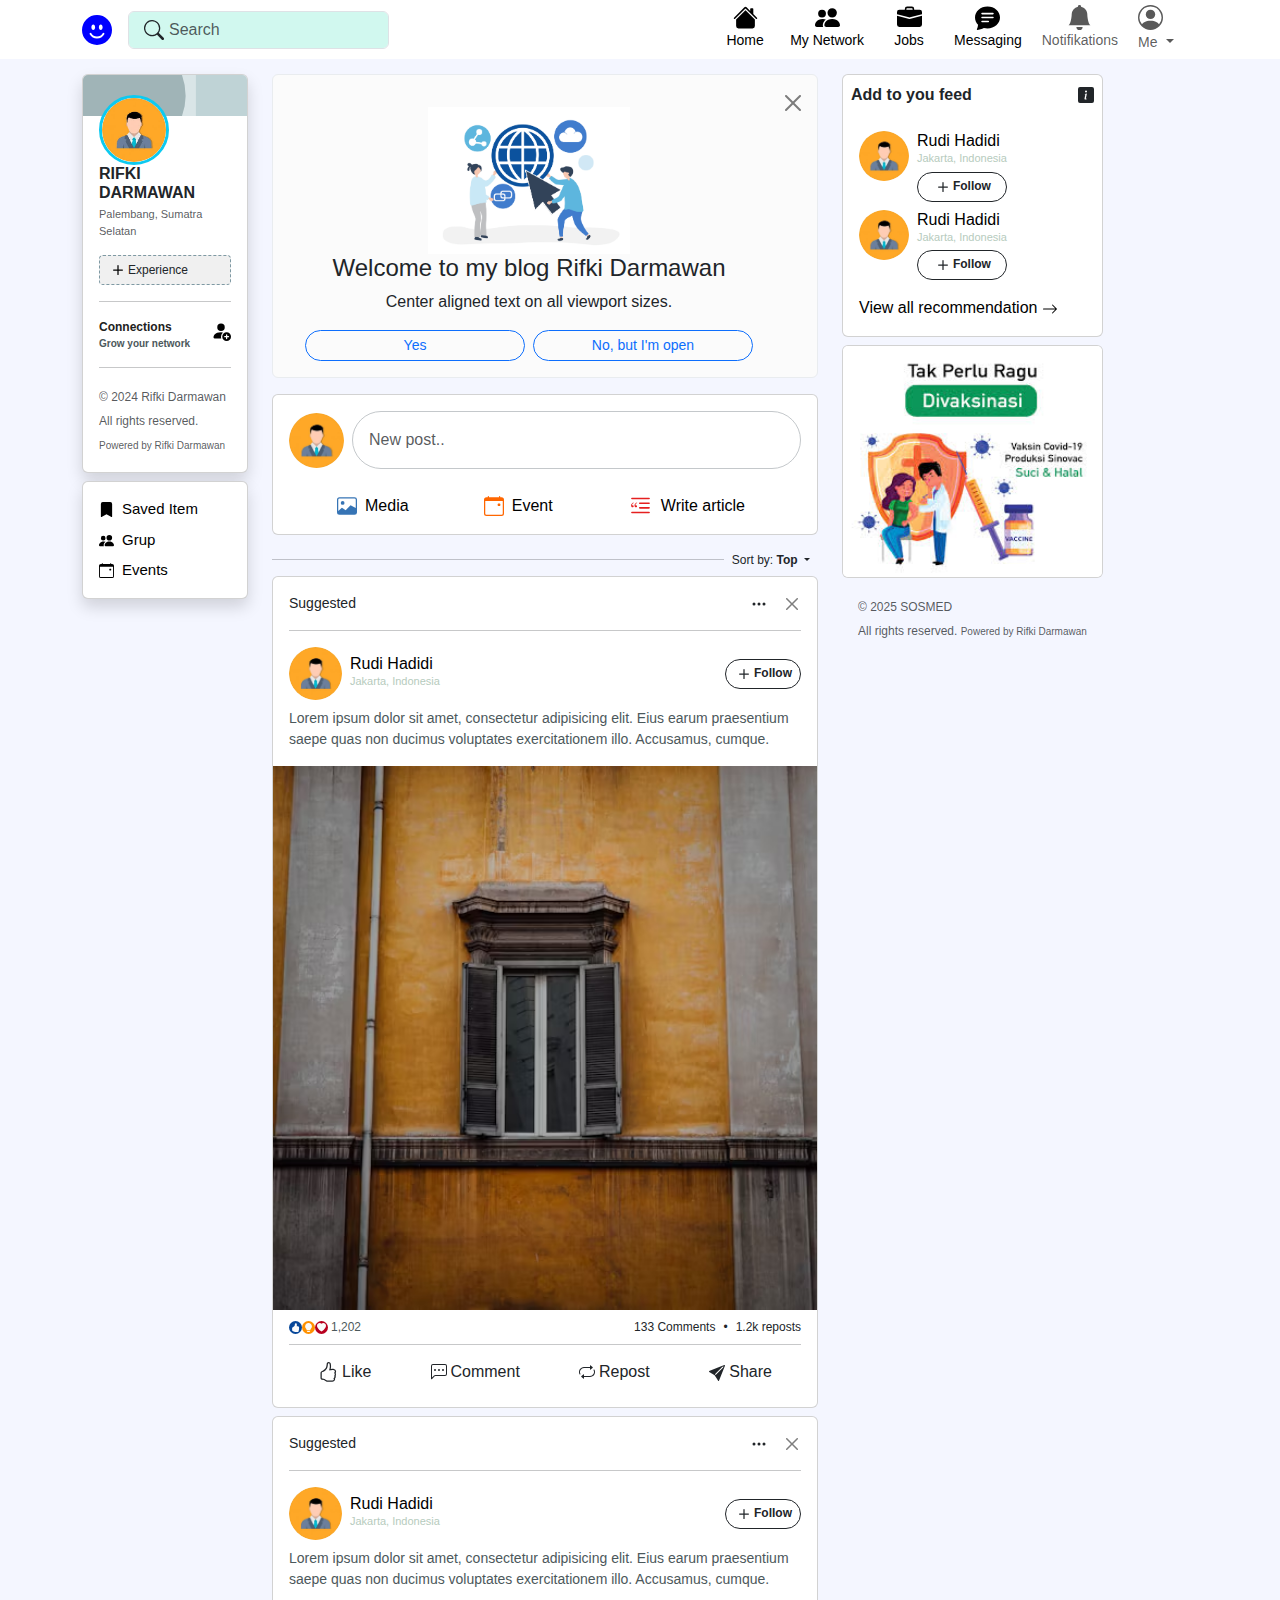
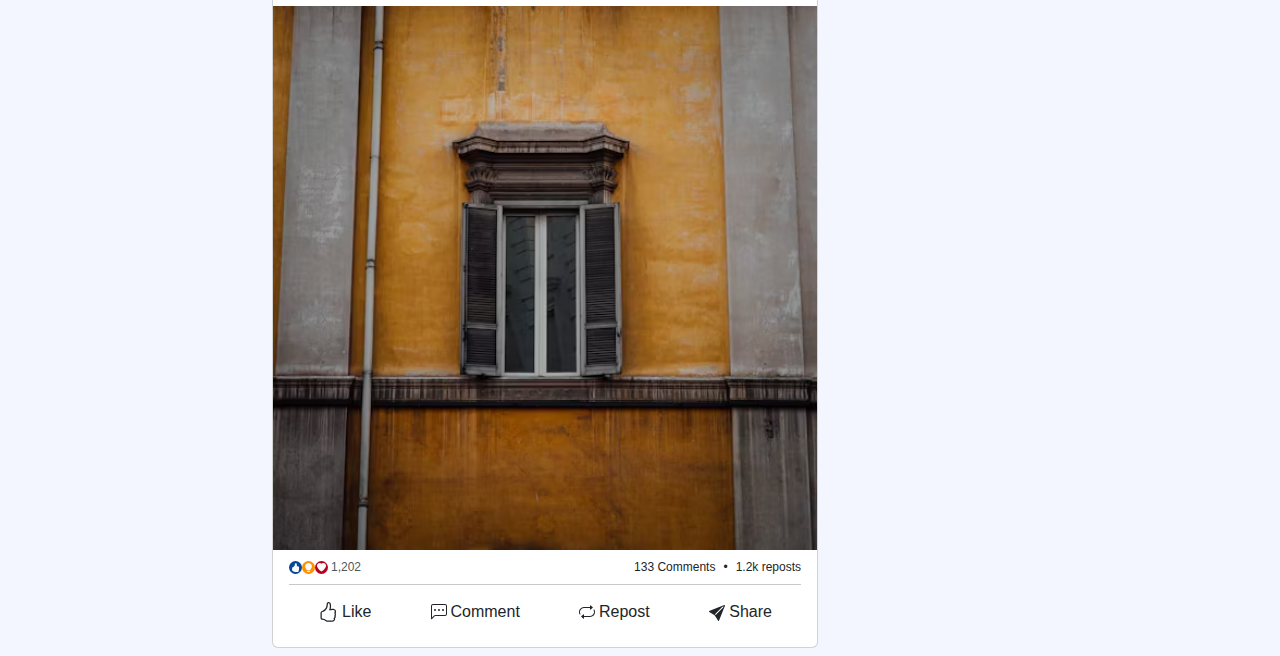
==== index.html @ f18a8c33 "Add sticky header and responsive styles; update navbar and layout classes" ====
<!doctype html>
<html lang="en">

<head>
  <meta charset="UTF-8" />
  <meta name="viewport" content="width=device-width, initial-scale=1.0" />
  <title>Sosmed | Home</title>
  <!-- Bootstrep -->
  <link href="https://cdn.jsdelivr.net/npm/bootstrap@5.3.3/dist/css/bootstrap.min.css" rel="stylesheet"
    integrity="sha384-QWTKZyjpPEjISv5WaRU9OFeRpok6YctnYmDr5pNlyT2bRjXh0JMhjY6hW+ALEwIH" crossorigin="anonymous">
  <!-- css -->
  <link href='assets/css/style.css' rel='stylesheet'>
</head>

<body>
  <section class="header">
    <nav class="navbar navbar-expand-lg">
      <div class="container">
        <a class="navbar-brand" href="#">
          <svg xmlns="http://www.w3.org/2000/svg" width="30" height="30" fill="blue" class="bi bi-emoji-smile-fill"
            viewBox="0 0 16 16">
            <path
              d="M8 16A8 8 0 1 0 8 0a8 8 0 0 0 0 16M7 6.5C7 7.328 6.552 8 6 8s-1-.672-1-1.5S5.448 5 6 5s1 .672 1 1.5M4.285 9.567a.5.5 0 0 1 .683.183A3.5 3.5 0 0 0 8 11.5a3.5 3.5 0 0 0 3.032-1.75.5.5 0 1 1 .866.5A4.5 4.5 0 0 1 8 12.5a4.5 4.5 0 0 1-3.898-2.25.5.5 0 0 1 .183-.683M10 8c-.552 0-1-.672-1-1.5S9.448 5 10 5s1 .672 1 1.5S10.552 8 10 8" />
          </svg>
        </a>
        <form class="d-flex position-relative" role="search">
          <input class="form-control me-2" type="search" placeholder="Search" aria-label="Search"
            style="background-color: #D1F8EF; padding-left: 40px;">
          <svg xmlns="http://www.w3.org/2000/svg" width="20" height="20" fill="currentColor"
            class="bi bi-search position-absolute top-50 start-0 translate-middle-y ms-3" viewBox="0 0 16 16">
            <path
              d="M11.742 10.344a6.5 6.5 0 1 0-1.397 1.398h-.001q.044.06.098.115l3.85 3.85a1 1 0 0 0 1.415-1.414l-3.85-3.85a1 1 0 0 0-.115-.1zM12 6.5a5.5 5.5 0 1 1-11 0 5.5 5.5 0 0 1 11 0" />
          </svg>
        </form>
        <button type="button" class="btn messages-btn">
          <svg xmlns="http://www.w3.org/2000/svg" width="25" height="25" fill="currentColor"
            class="bi bi-chat-right-text" viewBox="0 0 16 16">
            <path
              d="M2 1a1 1 0 0 0-1 1v8a1 1 0 0 0 1 1h9.586a2 2 0 0 1 1.414.586l2 2V2a1 1 0 0 0-1-1zm12-1a2 2 0 0 1 2 2v12.793a.5.5 0 0 1-.854.353l-2.853-2.853a1 1 0 0 0-.707-.293H2a2 2 0 0 1-2-2V2a2 2 0 0 1 2-2z" />
            <path
              d="M3 3.5a.5.5 0 0 1 .5-.5h9a.5.5 0 0 1 0 1h-9a.5.5 0 0 1-.5-.5M3 6a.5.5 0 0 1 .5-.5h9a.5.5 0 0 1 0 1h-9A.5.5 0 0 1 3 6m0 2.5a.5.5 0 0 1 .5-.5h5a.5.5 0 0 1 0 1h-5a.5.5 0 0 1-.5-.5" />
          </svg>
        </button>
        <!-- Navbar Dekstop -->
        <div class="collapse navbar-collapse">
          <ul class="navbar-nav ms-auto mb-2 mb-lg-0">
            <li class="nav-item">
              <a class="nav-link active d-flex flex-column align-items-center justify-content-center"
                aria-current="page" href="#">
                <svg xmlns="http://www.w3.org/2000/svg" width="25" height="25" fill="currentColor"
                  class="bi bi-house-fill" viewBox="0 0 16 16">
                  <path
                    d="M8.707 1.5a1 1 0 0 0-1.414 0L.646 8.146a.5.5 0 0 0 .708.708L8 2.207l6.646 6.647a.5.5 0 0 0 .708-.708L13 5.793V2.5a.5.5 0 0 0-.5-.5h-1a.5.5 0 0 0-.5.5v1.293z" />
                  <path d="m8 3.293 6 6V13.5a1.5 1.5 0 0 1-1.5 1.5h-9A1.5 1.5 0 0 1 2 13.5V9.293z" />
                </svg>
                <span class="title-nav">Home</span>
              </a>
            </li>
            <li class="nav-item">
              <a class="nav-link active d-flex flex-column align-items-center justify-content-center"
                aria-current="page" href="#">
                <svg xmlns="http://www.w3.org/2000/svg" width="25" height="25" fill="currentColor"
                  class="bi bi-people-fill" viewBox="0 0 16 16">
                  <path
                    d="M7 14s-1 0-1-1 1-4 5-4 5 3 5 4-1 1-1 1zm4-6a3 3 0 1 0 0-6 3 3 0 0 0 0 6m-5.784 6A2.24 2.24 0 0 1 5 13c0-1.355.68-2.75 1.936-3.72A6.3 6.3 0 0 0 5 9c-4 0-5 3-5 4s1 1 1 1zM4.5 8a2.5 2.5 0 1 0 0-5 2.5 2.5 0 0 0 0 5" />
                </svg>
                <span class="title-nav">My Network</span>
              </a>
            </li>
            <li class="nav-item">
              <a class="nav-link active d-flex flex-column align-items-center justify-content-center"
                aria-current="page" href="#">
                <svg xmlns="http://www.w3.org/2000/svg" width="25" height="25" fill="currentColor"
                  class="bi bi-briefcase-fill" viewBox="0 0 16 16">
                  <path
                    d="M6.5 1A1.5 1.5 0 0 0 5 2.5V3H1.5A1.5 1.5 0 0 0 0 4.5v1.384l7.614 2.03a1.5 1.5 0 0 0 .772 0L16 5.884V4.5A1.5 1.5 0 0 0 14.5 3H11v-.5A1.5 1.5 0 0 0 9.5 1zm0 1h3a.5.5 0 0 1 .5.5V3H6v-.5a.5.5 0 0 1 .5-.5" />
                  <path
                    d="M0 12.5A1.5 1.5 0 0 0 1.5 14h13a1.5 1.5 0 0 0 1.5-1.5V6.85L8.129 8.947a.5.5 0 0 1-.258 0L0 6.85z" />
                </svg>
                <span class="title-nav">Jobs</span>
              </a>
            </li>
            <li class="nav-item">
              <a class="nav-link active d-flex flex-column align-items-center justify-content-center"
                aria-current="page" href="#">
                <svg xmlns="http://www.w3.org/2000/svg" width="25" height="25" fill="currentColor"
                  class="bi bi-chat-text-fill" viewBox="0 0 16 16">
                  <path
                    d="M16 8c0 3.866-3.582 7-8 7a9 9 0 0 1-2.347-.306c-.584.296-1.925.864-4.181 1.234-.2.032-.352-.176-.273-.362.354-.836.674-1.95.77-2.966C.744 11.37 0 9.76 0 8c0-3.866 3.582-7 8-7s8 3.134 8 7M4.5 5a.5.5 0 0 0 0 1h7a.5.5 0 0 0 0-1zm0 2.5a.5.5 0 0 0 0 1h7a.5.5 0 0 0 0-1zm0 2.5a.5.5 0 0 0 0 1h4a.5.5 0 0 0 0-1z" />
                </svg>
                <span class="title-nav">Messaging</span>
              </a>
            </li>
            <li class="nav-item">
              <a class="nav-link d-flex flex-column align-items-center justify-content-center" aria-current="page"
                href="#">
                <svg xmlns="http://www.w3.org/2000/svg" width="25" height="25" fill="currentColor"
                  class="bi bi-bell-fill" viewBox="0 0 16 16">
                  <path
                    d="M8 16a2 2 0 0 0 2-2H6a2 2 0 0 0 2 2m.995-14.901a1 1 0 1 0-1.99 0A5 5 0 0 0 3 6c0 1.098-.5 6-2 7h14c-1.5-1-2-5.902-2-7 0-2.42-1.72-4.44-4.005-4.901" />
                </svg>
                <span class="title-nav">Notifikations</span>
              </a>
            </li>
            <li class="nav-item dropdown">
              <a class="nav-link dropdown-toggle" href="#" role="button" data-bs-toggle="dropdown"
                aria-expanded="false">
                <svg xmlns="http://www.w3.org/2000/svg" width="25" height="25" fill="currentColor"
                  class="bi bi-person-circle d-flex flex-column align-items-center justify-content-center"
                  viewBox="0 0 16 16">
                  <path d="M11 6a3 3 0 1 1-6 0 3 3 0 0 1 6 0" />
                  <path fill-rule="evenodd"
                    d="M0 8a8 8 0 1 1 16 0A8 8 0 0 1 0 8m8-7a7 7 0 0 0-5.468 11.37C3.242 11.226 4.805 10 8 10s4.757 1.225 5.468 2.37A7 7 0 0 0 8 1" />
                </svg>
                <span class="title-nav">Me</span>
              </a>
              <ul class="dropdown-menu">
                <li><a class="dropdown-item" href="#">Action</a></li>
                <li><a class="dropdown-item" href="#">Another action</a></li>
                <li><a class="dropdown-item" href="#">Something else here</a></li>
              </ul>
            </li>
          </ul>
        </div>
        <!-- End Navbar Dekstop -->
      </div>
    </nav>
  </section>

  <!-- Navbar Mobile -->
  <section class="navbar-mobile">
    <nav class="navbar navbar-expand-lg navbar-light bg-light">
      <div>
        <ul class="navbar-nav">
          <li class="nav-item">
            <a href="" class="btn">
              <svg xmlns="http://www.w3.org/2000/svg" width="16" height="16" fill="currentColor"
                class="bi bi-house-fill" viewBox="0 0 16 16">
                <path
                  d="M8.707 1.5a1 1 0 0 0-1.414 0L.646 8.146a.5.5 0 0 0 .708.708L8 2.207l6.646 6.647a.5.5 0 0 0 .708-.708L13 5.793V2.5a.5.5 0 0 0-.5-.5h-1a.5.5 0 0 0-.5.5v1.293z" />
                <path d="m8 3.293 6 6V13.5a1.5 1.5 0 0 1-1.5 1.5h-9A1.5 1.5 0 0 1 2 13.5V9.293z" />
              </svg>
              <span>Home</span>
            </a>
          </li>
          <li class="nav-item">
            <a href="" class="btn">
              <svg xmlns="http://www.w3.org/2000/svg" width="16" height="16" fill="currentColor"
                class="bi bi-people-fill" viewBox="0 0 16 16">
                <path
                  d="M7 14s-1 0-1-1 1-4 5-4 5 3 5 4-1 1-1 1zm4-6a3 3 0 1 0 0-6 3 3 0 0 0 0 6m-5.784 6A2.24 2.24 0 0 1 5 13c0-1.355.68-2.75 1.936-3.72A6.3 6.3 0 0 0 5 9c-4 0-5 3-5 4s1 1 1 1zM4.5 8a2.5 2.5 0 1 0 0-5 2.5 2.5 0 0 0 0 5" />
              </svg>
              <span>My Network</span>
            </a>
          </li>
          <li class="nav-item">
            <a href="" class="btn">
              <svg xmlns="http://www.w3.org/2000/svg" width="16" height="16" fill="currentColor"
                class="bi bi-plus-square-fill" viewBox="0 0 16 16">
                <path
                  d="M2 0a2 2 0 0 0-2 2v12a2 2 0 0 0 2 2h12a2 2 0 0 0 2-2V2a2 2 0 0 0-2-2zm6.5 4.5v3h3a.5.5 0 0 1 0 1h-3v3a.5.5 0 0 1-1 0v-3h-3a.5.5 0 0 1 0-1h3v-3a.5.5 0 0 1 1 0" />
              </svg>
              <span>Post</span>
            </a>
          </li>
          <li class="nav-item">
            <a href="" class="btn">
              <svg xmlns="http://www.w3.org/2000/svg" width="16" height="16" fill="currentColor" class="bi bi-bell-fill"
                viewBox="0 0 16 16">
                <path
                  d="M8 16a2 2 0 0 0 2-2H6a2 2 0 0 0 2 2m.995-14.901a1 1 0 1 0-1.99 0A5 5 0 0 0 3 6c0 1.098-.5 6-2 7h14c-1.5-1-2-5.902-2-7 0-2.42-1.72-4.44-4.005-4.901" />
              </svg>
              <span>Notifikation</span>
            </a>
          </li>
          <li class="nav-item">
            <a href="" class="btn">
              <svg xmlns="http://www.w3.org/2000/svg" width="16" height="16" fill="currentColor"
                class="bi bi-briefcase-fill" viewBox="0 0 16 16">
                <path
                  d="M6.5 1A1.5 1.5 0 0 0 5 2.5V3H1.5A1.5 1.5 0 0 0 0 4.5v1.384l7.614 2.03a1.5 1.5 0 0 0 .772 0L16 5.884V4.5A1.5 1.5 0 0 0 14.5 3H11v-.5A1.5 1.5 0 0 0 9.5 1zm0 1h3a.5.5 0 0 1 .5.5V3H6v-.5a.5.5 0 0 1 .5-.5" />
                <path
                  d="M0 12.5A1.5 1.5 0 0 0 1.5 14h13a1.5 1.5 0 0 0 1.5-1.5V6.85L8.129 8.947a.5.5 0 0 1-.258 0L0 6.85z" />
              </svg>
              <span>Jobs</span>
            </a>
          </li>
        </ul>
      </div>
    </nav>
  </section>
  <!-- End Navbar Mobile -->

  <div class="container">
    <div class="row main-content">
      <!-- Profile -->
      <div class="col-md-2  profile">
        <div class="card border-none shadow mb-2">
          <img src="assets/image/default-header.svg" alt="default-header" class="card-img-top">
          <div class="card-body">
            <div class="profile">
              <img src="assets/image/default-avatar.png" class="rounded-circle border border-3 border-info pr-2"
                style="width: 70px; height: 70px; position: absolute; top: 20px;" alt="Profile Image">
            </div>
          </div>
          <div class="card-body">
            <h6 class="card-title text-uppercase fw-semibold mb-1">Rifki Darmawan</h6>
            <p class="card-text fw-normal text-body-secondary" style="font-size: 11px;">Palembang, Sumatra Selatan
            </p>
            <a href="" class="btn btn-sm d-flex align-items-center w-100"
              style="border: 1px dashed #7E99A3; background-color: #f0f0f0; transition: background-color 0.3s ease;"
              onmouseover="this.style.backgroundColor='#D0DDD0';"
              onmouseout="this.style.backgroundColor='#f0f0f0'; this.style.borderWidth='1px';">
              <svg xmlns="http://www.w3.org/2000/svg" width="20" height="20" fill="black" class="bi bi-plus"
                viewBox="0 0 16 16">
                <path
                  d="M8 4a.5.5 0 0 1 .5.5v3h3a.5.5 0 0 1 0 1h-3v3a.5.5 0 0 1-1 0v-3h-3a.5.5 0 0 1 0-1h3v-3A.5.5 0 0 1 8 4" />
              </svg>
              <span class="fw-medium" style="font-size: 12px;">Experience</span>
            </a>
          </div>
          <hr class="mt-0 mb-0 mx-3">
          <div class="card-body pb-0">
            <div>
              <ul style="list-style-type: none; padding-left: 0;">
                <li class="m-0 p-0">
                  <a href="" class="d-flex justify-content-between w-100" style="text-decoration: none;">
                    <div class="d-flex flex-column m-0 p-0 fw-semibold">
                      <span style="font-size: 12px; color: #212121;">Connections</span>
                      <span style="font-size: 10px; color: #4C585B;">Grow your network</span>
                    </div>
                    <div>
                      <svg xmlns="http://www.w3.org/2000/svg" width="20" height="20" fill="black"
                        class="bi bi-person-fill-add" viewBox="0 0 16 16">
                        <path
                          d="M12.5 16a3.5 3.5 0 1 0 0-7 3.5 3.5 0 0 0 0 7m.5-5v1h1a.5.5 0 0 1 0 1h-1v1a.5.5 0 0 1-1 0v-1h-1a.5.5 0 0 1 0-1h1v-1a.5.5 0 0 1 1 0m-2-6a3 3 0 1 1-6 0 3 3 0 0 1 6 0" />
                        <path
                          d="M2 13c0 1 1 1 1 1h5.256A4.5 4.5 0 0 1 8 12.5a4.5 4.5 0 0 1 1.544-3.393Q8.844 9.002 8 9c-5 0-6 3-6 4" />
                      </svg>
                    </div>
                  </a>
                </li>
              </ul>
            </div>
          </div>
          <hr class="mt-0 mb-0 mx-3">
          <div class="card-body">
            <a href="#" class="text-decoration-none text-body-secondary">
              <span style="font-size: 12px;">
                © 2024 Rifki Darmawan
              </span>
              <br>
              <span style="font-size: 12px;">
                All rights reserved.
                <span style="font-size: 10px;">
                  Powered by Rifki Darmawan
                </span>
              </span>
            </a>
          </div>
        </div>
        <div class="card border-none shadow">
          <div class="card-body">
            <ul style="list-style-type: none; padding-left: 0; margin-bottom: 0;">
              <li class="mb-2">
                <a href="" class="d-flex align-items-center gap-2" style="text-decoration: none;">
                  <svg xmlns="http://www.w3.org/2000/svg" width="15" height="15" fill="black"
                    class="bi bi-bookmark-fill" viewBox="0 0 16 16">
                    <path
                      d="M2 2v13.5a.5.5 0 0 0 .74.439L8 13.069l5.26 2.87A.5.5 0 0 0 14 15.5V2a2 2 0 0 0-2-2H4a2 2 0 0 0-2 2" />
                  </svg>
                  <span style="font-size: 15px; color: #000000;">Saved Item</span>
                </a>
              </li>
              <li class="mb-2">
                <a href="" class="d-flex align-items-center gap-2" style="text-decoration: none;">
                  <svg xmlns="http://www.w3.org/2000/svg" width="15" height="15" fill="black" class="bi bi-people-fill"
                    viewBox="0 0 16 16">
                    <path
                      d="M7 14s-1 0-1-1 1-4 5-4 5 3 5 4-1 1-1 1zm4-6a3 3 0 1 0 0-6 3 3 0 0 0 0 6m-5.784 6A2.24 2.24 0 0 1 5 13c0-1.355.68-2.75 1.936-3.72A6.3 6.3 0 0 0 5 9c-4 0-5 3-5 4s1 1 1 1zM4.5 8a2.5 2.5 0 1 0 0-5 2.5 2.5 0 0 0 0 5" />
                  </svg>
                  <span style="font-size: 15px; color: #000000;">Grup</span>
                </a>
              </li>
              <li>
                <a href="" class="d-flex align-items-center gap-2" style="text-decoration: none;">
                  <svg xmlns="http://www.w3.org/2000/svg" width="15" height="15" fill="black"
                    class="bi bi-calendar-event" viewBox="0 0 16 16">
                    <path d="M11 6.5a.5.5 0 0 1 .5-.5h1a.5.5 0 0 1 .5.5v1a.5.5 0 0 1-.5.5h-1a.5.5 0 0 1-.5-.5z" />
                    <path
                      d="M3.5 0a.5.5 0 0 1 .5.5V1h8V.5a.5.5 0 0 1 1 0V1h1a2 2 0 0 1 2 2v11a2 2 0 0 1-2 2H2a2 2 0 0 1-2-2V3a2 2 0 0 1 2-2h1V.5a.5.5 0 0 1 .5-.5M1 4v10a1 1 0 0 0 1 1h12a1 1 0 0 0 1-1V4z" />
                  </svg>
                  <span style="font-size: 15px; color: #000000;">Events</span>
                </a>
              </li>
            </ul>
          </div>
        </div>
      </div>
      <!-- End Profile -->
      <main class="col-md-6 post-content">
        <!-- Alert -->
        <div class="card alert alert-dismissible fade show border border-light-subtle pb-0" role="alert"
          style="background-color: #FBFBFB;">
          <div class="card-body">
            <div class="d-flex flex-column justify-content-center align-items-center">
              <img src="assets/image/welcome.jpg" style="width: 45%; height: auto;" alt="">
              <h4 class="fw-medium">Welcome to my blog Rifki Darmawan</h4>
              <p class="text-center">Center aligned text on all viewport sizes.</p>
            </div>
            <div class="d-flex gap-2">
              <button class="btn btn-outline-primary btn-sm rounded-pill" style="width: 50%;" type="button">Yes</button>
              <button class="btn btn-outline-primary btn-sm rounded-pill" style="width: 50%;" type="button">No,
                but I'm open</button>
            </div>
            <button type="button" class="btn-close btn-sm" data-bs-dismiss="alert" aria-label="Close"></button>
          </div>
        </div>
        <!-- End Alert -->
        <!-- post -->
        <div class="card mb-2 post">
          <div class="card-body">
            <div class="d-flex gap-2 align-items-center mb-4">
              <img src="assets/image/default-avatar.png" class="rounded-circle" style="width: 55px; height: 55px;"
                alt="avatar-post">
              <input class="form-control rounded-pill border border-secondary-subtle p-3" type="text"
                placeholder="New post..">
            </div>
            <div class="d-flex justify-content-between align-items-center mx-5" style="font-size: 16px;">
              <a href="" class="d-flex flex-row align-items-center" style="text-decoration: none;  color: #000000;">
                <svg xmlns="http://www.w3.org/2000/svg" width="20" height="20" fill="#3674B5" class="bi bi-image"
                  viewBox="0 0 16 16">
                  <path d="M6.002 5.5a1.5 1.5 0 1 1-3 0 1.5 1.5 0 0 1 3 0" />
                  <path
                    d="M2.002 1a2 2 0 0 0-2 2v10a2 2 0 0 0 2 2h12a2 2 0 0 0 2-2V3a2 2 0 0 0-2-2zm12 1a1 1 0 0 1 1 1v6.5l-3.777-1.947a.5.5 0 0 0-.577.093l-3.71 3.71-2.66-1.772a.5.5 0 0 0-.63.062L1.002 12V3a1 1 0 0 1 1-1z" />
                </svg>
                <span class="mx-2">Media</span>
              </a>
              <a href="" class="d-flex flex-row align-items-center" style="text-decoration: none; color: #000000;">
                <svg xmlns="http://www.w3.org/2000/svg" width="20" height="20" fill="#FF6600"
                  class="bi bi-calendar-event" viewBox="0 0 16 16">
                  <path d="M11 6.5a.5.5 0 0 1 .5-.5h1a.5.5 0 0 1 .5.5v1a.5.5 0 0 1-.5.5h-1a.5.5 0 0 1-.5-.5z" />
                  <path
                    d="M3.5 0a.5.5 0 0 1 .5.5V1h8V.5a.5.5 0 0 1 1 0V1h1a2 2 0 0 1 2 2v11a2 2 0 0 1-2 2H2a2 2 0 0 1-2-2V3a2 2 0 0 1 2-2h1V.5a.5.5 0 0 1 .5-.5M1 4v10a1 1 0 0 0 1 1h12a1 1 0 0 0 1-1V4z" />
                </svg>
                <span class="mx-2">Event</span>
              </a>
              <a href="" class="d-flex flex-row align-items-center" style="text-decoration: none; color: #000000;">
                <svg xmlns="http://www.w3.org/2000/svg" width="25" height="25" fill="#E52020"
                  class="bi bi-blockquote-left" viewBox="0 0 16 16">
                  <path
                    d="M2.5 3a.5.5 0 0 0 0 1h11a.5.5 0 0 0 0-1zm5 3a.5.5 0 0 0 0 1h6a.5.5 0 0 0 0-1zm0 3a.5.5 0 0 0 0 1h6a.5.5 0 0 0 0-1zm-5 3a.5.5 0 0 0 0 1h11a.5.5 0 0 0 0-1zm.79-5.373q.168-.117.444-.275L3.524 6q-.183.111-.452.287-.27.176-.51.428a2.4 2.4 0 0 0-.398.562Q2 7.587 2 7.969q0 .54.217.873.217.328.72.328.322 0 .504-.211a.7.7 0 0 0 .188-.463q0-.345-.211-.521-.205-.182-.568-.182h-.282q.036-.305.123-.498a1.4 1.4 0 0 1 .252-.37 2 2 0 0 1 .346-.298zm2.167 0q.17-.117.445-.275L5.692 6q-.183.111-.452.287-.27.176-.51.428a2.4 2.4 0 0 0-.398.562q-.165.31-.164.692 0 .54.217.873.217.328.72.328.322 0 .504-.211a.7.7 0 0 0 .188-.463q0-.345-.211-.521-.205-.182-.568-.182h-.282a1.8 1.8 0 0 1 .118-.492q.087-.194.257-.375a2 2 0 0 1 .346-.3z" />
                </svg>
                <span class="mx-2">Write article</span>
              </a>
            </div>
          </div>
        </div>
        <!-- post -->
        <div class="align-items-center filter">
          <hr class="flex-grow-1">
          <div class="btn-group d-flex align-items-center">
            <button id="dropdownButton" class="btn btn-sm dropdown-toggle" type="button" data-bs-toggle="dropdown"
              aria-expanded="false" style="border: none; outline: none; box-shadow: none; font-size: 12px;">
              Sort by: <span class="fw-semibold" id="selectedText">Top</span>
            </button>
            <ul class="dropdown-menu dropdown-menu-end">
              <li><a class="dropdown-item active" style="font-size: 14px; font-weight: 550;" href="#"
                  onclick="changeText(this)">Top</a></li>
              <li><a class="dropdown-item" style="font-size: 14px; font-weight: 550;" href="#"
                  onclick="changeText(this)">Recent</a></li>
            </ul>
          </div>
        </div>
        <!-- Suggested -->
        <div class="card mb-2">
          <div class="card-body pb-0">
            <div class="d-flex flex-row justify-content-between align-items-center">
              <span style="font-size: 14px;">
                Suggested
              </span>
              <div class="d-flex flex-row gap-3 align-items-center">
                <svg xmlns="http://www.w3.org/2000/svg" width="16" height="16" fill="currentColor"
                  class="bi bi-three-dots" viewBox="0 0 16 16">
                  <path
                    d="M3 9.5a1.5 1.5 0 1 1 0-3 1.5 1.5 0 0 1 0 3m5 0a1.5 1.5 0 1 1 0-3 1.5 1.5 0 0 1 0 3m5 0a1.5 1.5 0 1 1 0-3 1.5 1.5 0 0 1 0 3" />
                </svg>
                <button type="button" class="btn-close btn-sm"
                  style="border: none; outline: none; box-shadow: none; font-size: 12px;" aria-label="Close"></button>
              </div>
            </div>
            <hr>
            <div class="d-flex align-items-center gap-2 mb-2">
              <img src="assets/image/default-avatar.png" class="rounded-circle" style="width: 53px; height: 53px;"
                alt="avatar-post">
              <div class="d-flex flex-column text-start">
                <h4 style="font-size: 16px; margin-bottom: 0; color: #000;">Rudi Hadidi</h4>
                <p style="font-size: 11px; margin-bottom: 5px; color: #B6CBBD;">Jakarta, Indonesia</p>
              </div>
              <button type="button"
                class="btn btn-outline-dark btn-sm rounded-pill d-flex justify-content-center ms-auto">
                <svg xmlns="http://www.w3.org/2000/svg" width="20" height="20" fill="currentColor" class="bi bi-plus"
                  viewBox="0 0 16 16">
                  <path
                    d="M8 4a.5.5 0 0 1 .5.5v3h3a.5.5 0 0 1 0 1h-3v3a.5.5 0 0 1-1 0v-3h-3a.5.5 0 0 1 0-1h3v-3A.5.5 0 0 1 8 4" />
                </svg>
                <span style="font-size: 12px; font-weight: 550;">Follow</span>
              </button>
            </div>
            <div>
              <p style="font-size: 14px; color: #4C585B;">Lorem ipsum dolor sit amet, consectetur adipisicing elit. Eius
                earum praesentium saepe quas non ducimus
                voluptates exercitationem illo. Accusamus, cumque.</p>
            </div>
          </div>
          <div class="card-body p-0">
            <div>
              <img src="assets/image/pots-1.png" class="card-img" alt="post" style="border-radius: 0;">
            </div>
          </div>
          <div class="card-body pt-2">
            <div class="d-flex flex-row align-items-center justify-content-between">
              <div class="d-flex flex-row align-items-center">
                <span class="d-flex justify-content-center align-items-center rounded-circle"
                  style="background-color: #074799; padding: 2px;">
                  <svg xmlns="http://www.w3.org/2000/svg" width="9" height="9" fill="#FBFBFB"
                    class="bi bi-hand-thumbs-up-fill" viewBox="0 0 16 16">
                    <path
                      d="M6.956 1.745C7.021.81 7.908.087 8.864.325l.261.066c.463.116.874.456 1.012.965.22.816.533 2.511.062 4.51a10 10 0 0 1 .443-.051c.713-.065 1.669-.072 2.516.21.518.173.994.681 1.2 1.273.184.532.16 1.162-.234 1.733q.086.18.138.363c.077.27.113.567.113.856s-.036.586-.113.856c-.039.135-.09.273-.16.404.169.387.107.819-.003 1.148a3.2 3.2 0 0 1-.488.901c.054.152.076.312.076.465 0 .305-.089.625-.253.912C13.1 15.522 12.437 16 11.5 16H8c-.605 0-1.07-.081-1.466-.218a4.8 4.8 0 0 1-.97-.484l-.048-.03c-.504-.307-.999-.609-2.068-.722C2.682 14.464 2 13.846 2 13V9c0-.85.685-1.432 1.357-1.615.849-.232 1.574-.787 2.132-1.41.56-.627.914-1.28 1.039-1.639.199-.575.356-1.539.428-2.59z" />
                  </svg>
                </span>
                <span class="d-flex justify-content-center align-items-center rounded-circle"
                  style="background-color: #FF9100; padding: 2px;">
                  <svg xmlns="http://www.w3.org/2000/svg" width="9" height="9" fill="#FBFBFB"
                    class="bi bi-lightbulb-fill" viewBox="0 0 16 16">
                    <path
                      d="M2 6a6 6 0 1 1 10.174 4.31c-.203.196-.359.4-.453.619l-.762 1.769A.5.5 0 0 1 10.5 13h-5a.5.5 0 0 1-.46-.302l-.761-1.77a2 2 0 0 0-.453-.618A5.98 5.98 0 0 1 2 6m3 8.5a.5.5 0 0 1 .5-.5h5a.5.5 0 0 1 0 1l-.224.447a1 1 0 0 1-.894.553H6.618a1 1 0 0 1-.894-.553L5.5 15a.5.5 0 0 1-.5-.5" />
                  </svg>
                </span>
                <span class="d-flex justify-content-center align-items-center rounded-circle"
                  style="background-color: #B8001F; padding: 2px;">
                  <svg xmlns="http://www.w3.org/2000/svg" width="9" height="9" fill="#FBFBFB" class="bi bi-heart-fill"
                    viewBox="0 0 16 16">
                    <path fill-rule="evenodd"
                      d="M8 1.314C12.438-3.248 23.534 4.735 8 15-7.534 4.736 3.562-3.248 8 1.314" />
                  </svg>
                </span>
                <span style="font-size: 12px; margin-left: 3px; font-weight: 500; color: #4C585B;">1,202</span>
              </div>
              <div class="d-flex flex-row align-items-center">
                <span style="font-size: 12px;">133 Comments</span>
                <span class="mx-2" style="font-size: 12px;">•</span>
                <span style="font-size: 12px;">1.2k reposts</span>
              </div>
            </div>
            <hr class="my-2">
            <div class="d-flex flex-row justify-content-between align-items-center px-3">
              <button type="button" class="btn d-flex align-items-center gap-1">
                <svg xmlns="http://www.w3.org/2000/svg" width="20" height="20" fill="currentColor"
                  class="bi bi-hand-thumbs-up" viewBox="0 0 16 16">
                  <path
                    d="M8.864.046C7.908-.193 7.02.53 6.956 1.466c-.072 1.051-.23 2.016-.428 2.59-.125.36-.479 1.013-1.04 1.639-.557.623-1.282 1.178-2.131 1.41C2.685 7.288 2 7.87 2 8.72v4.001c0 .845.682 1.464 1.448 1.545 1.07.114 1.564.415 2.068.723l.048.03c.272.165.578.348.97.484.397.136.861.217 1.466.217h3.5c.937 0 1.599-.477 1.934-1.064a1.86 1.86 0 0 0 .254-.912c0-.152-.023-.312-.077-.464.201-.263.38-.578.488-.901.11-.33.172-.762.004-1.149.069-.13.12-.269.159-.403.077-.27.113-.568.113-.857 0-.288-.036-.585-.113-.856a2 2 0 0 0-.138-.362 1.9 1.9 0 0 0 .234-1.734c-.206-.592-.682-1.1-1.2-1.272-.847-.282-1.803-.276-2.516-.211a10 10 0 0 0-.443.05 9.4 9.4 0 0 0-.062-4.509A1.38 1.38 0 0 0 9.125.111zM11.5 14.721H8c-.51 0-.863-.069-1.14-.164-.281-.097-.506-.228-.776-.393l-.04-.024c-.555-.339-1.198-.731-2.49-.868-.333-.036-.554-.29-.554-.55V8.72c0-.254.226-.543.62-.65 1.095-.3 1.977-.996 2.614-1.708.635-.71 1.064-1.475 1.238-1.978.243-.7.407-1.768.482-2.85.025-.362.36-.594.667-.518l.262.066c.16.04.258.143.288.255a8.34 8.34 0 0 1-.145 4.725.5.5 0 0 0 .595.644l.003-.001.014-.003.058-.014a9 9 0 0 1 1.036-.157c.663-.06 1.457-.054 2.11.164.175.058.45.3.57.65.107.308.087.67-.266 1.022l-.353.353.353.354c.043.043.105.141.154.315.048.167.075.37.075.581 0 .212-.027.414-.075.582-.05.174-.111.272-.154.315l-.353.353.353.354c.047.047.109.177.005.488a2.2 2.2 0 0 1-.505.805l-.353.353.353.354c.006.005.041.05.041.17a.9.9 0 0 1-.121.416c-.165.288-.503.56-1.066.56z" />
                </svg>
                <span style="font-size: 16px; font-weight: 500;">Like</span>
              </button>
              <button type="button" class="btn d-flex align-items-center gap-1">
                <svg xmlns="http://www.w3.org/2000/svg" width="16" height="16" fill="currentColor"
                  class="bi bi-chat-left-dots" viewBox="0 0 16 16">
                  <path
                    d="M14 1a1 1 0 0 1 1 1v8a1 1 0 0 1-1 1H4.414A2 2 0 0 0 3 11.586l-2 2V2a1 1 0 0 1 1-1zM2 0a2 2 0 0 0-2 2v12.793a.5.5 0 0 0 .854.353l2.853-2.853A1 1 0 0 1 4.414 12H14a2 2 0 0 0 2-2V2a2 2 0 0 0-2-2z" />
                  <path
                    d="M5 6a1 1 0 1 1-2 0 1 1 0 0 1 2 0m4 0a1 1 0 1 1-2 0 1 1 0 0 1 2 0m4 0a1 1 0 1 1-2 0 1 1 0 0 1 2 0" />
                </svg>
                <span style="font-size: 16px;">Comment</span>
              </button>
              <button type="button" class="btn align-items-center gap-1 reposts">
                <svg xmlns="http://www.w3.org/2000/svg" width="16" height="16" fill="currentColor" class="bi bi-repeat"
                  viewBox="0 0 16 16">
                  <path
                    d="M11 5.466V4H5a4 4 0 0 0-3.584 5.777.5.5 0 1 1-.896.446A5 5 0 0 1 5 3h6V1.534a.25.25 0 0 1 .41-.192l2.36 1.966c.12.1.12.284 0 .384l-2.36 1.966a.25.25 0 0 1-.41-.192m3.81.086a.5.5 0 0 1 .67.225A5 5 0 0 1 11 13H5v1.466a.25.25 0 0 1-.41.192l-2.36-1.966a.25.25 0 0 1 0-.384l2.36-1.966a.25.25 0 0 1 .41.192V12h6a4 4 0 0 0 3.585-5.777.5.5 0 0 1 .225-.67Z" />
                </svg>
                <span style="font-size: 16px;">Repost</span>
              </button>
              <button type="button" class="btn align-items-center gap-1">
                <svg xmlns="http://www.w3.org/2000/svg" width="16" height="16" fill="currentColor"
                  class="bi bi-send-fill" viewBox="0 0 16 16">
                  <path
                    d="M15.964.686a.5.5 0 0 0-.65-.65L.767 5.855H.766l-.452.18a.5.5 0 0 0-.082.887l.41.26.001.002 4.995 3.178 3.178 4.995.002.002.26.41a.5.5 0 0 0 .886-.083zm-1.833 1.89L6.637 10.07l-.215-.338a.5.5 0 0 0-.154-.154l-.338-.215 7.494-7.494 1.178-.471z" />
                </svg>
                <span style="font-size: 16px;">Share</span>
              </button>
            </div>
          </div>
        </div>
        <!-- Suggested -->
        <div class="card mb-2">
          <div class="card-body pb-0">
            <div class="d-flex flex-row justify-content-between align-items-center">
              <span style="font-size: 14px;">
                Suggested
              </span>
              <div class="d-flex flex-row gap-3 align-items-center">
                <svg xmlns="http://www.w3.org/2000/svg" width="16" height="16" fill="currentColor"
                  class="bi bi-three-dots" viewBox="0 0 16 16">
                  <path
                    d="M3 9.5a1.5 1.5 0 1 1 0-3 1.5 1.5 0 0 1 0 3m5 0a1.5 1.5 0 1 1 0-3 1.5 1.5 0 0 1 0 3m5 0a1.5 1.5 0 1 1 0-3 1.5 1.5 0 0 1 0 3" />
                </svg>
                <button type="button" class="btn-close btn-sm"
                  style="border: none; outline: none; box-shadow: none; font-size: 12px;" aria-label="Close"></button>
              </div>
            </div>
            <hr>
            <div class="d-flex align-items-center gap-2 mb-2">
              <img src="assets/image/default-avatar.png" class="rounded-circle" style="width: 53px; height: 53px;"
                alt="avatar-post">
              <div class="d-flex flex-column text-start">
                <h4 style="font-size: 16px; margin-bottom: 0; color: #000;">Rudi Hadidi</h4>
                <p style="font-size: 11px; margin-bottom: 5px; color: #B6CBBD;">Jakarta, Indonesia</p>
              </div>
              <button type="button"
                class="btn btn-outline-dark btn-sm rounded-pill d-flex justify-content-center ms-auto">
                <svg xmlns="http://www.w3.org/2000/svg" width="20" height="20" fill="currentColor" class="bi bi-plus"
                  viewBox="0 0 16 16">
                  <path
                    d="M8 4a.5.5 0 0 1 .5.5v3h3a.5.5 0 0 1 0 1h-3v3a.5.5 0 0 1-1 0v-3h-3a.5.5 0 0 1 0-1h3v-3A.5.5 0 0 1 8 4" />
                </svg>
                <span style="font-size: 12px; font-weight: 550;">Follow</span>
              </button>
            </div>
            <div>
              <p style="font-size: 14px; color: #4C585B;">Lorem ipsum dolor sit amet, consectetur adipisicing elit. Eius
                earum praesentium saepe quas non ducimus
                voluptates exercitationem illo. Accusamus, cumque.</p>
            </div>
          </div>
          <div class="card-body p-0">
            <div>
              <img src="assets/image/pots-1.png" class="card-img" alt="post" style="border-radius: 0;">
            </div>
          </div>
          <div class="card-body pt-2">
            <div class="d-flex flex-row align-items-center justify-content-between">
              <div class="d-flex flex-row align-items-center">
                <span class="d-flex justify-content-center align-items-center rounded-circle"
                  style="background-color: #074799; padding: 2px;">
                  <svg xmlns="http://www.w3.org/2000/svg" width="9" height="9" fill="#FBFBFB"
                    class="bi bi-hand-thumbs-up-fill" viewBox="0 0 16 16">
                    <path
                      d="M6.956 1.745C7.021.81 7.908.087 8.864.325l.261.066c.463.116.874.456 1.012.965.22.816.533 2.511.062 4.51a10 10 0 0 1 .443-.051c.713-.065 1.669-.072 2.516.21.518.173.994.681 1.2 1.273.184.532.16 1.162-.234 1.733q.086.18.138.363c.077.27.113.567.113.856s-.036.586-.113.856c-.039.135-.09.273-.16.404.169.387.107.819-.003 1.148a3.2 3.2 0 0 1-.488.901c.054.152.076.312.076.465 0 .305-.089.625-.253.912C13.1 15.522 12.437 16 11.5 16H8c-.605 0-1.07-.081-1.466-.218a4.8 4.8 0 0 1-.97-.484l-.048-.03c-.504-.307-.999-.609-2.068-.722C2.682 14.464 2 13.846 2 13V9c0-.85.685-1.432 1.357-1.615.849-.232 1.574-.787 2.132-1.41.56-.627.914-1.28 1.039-1.639.199-.575.356-1.539.428-2.59z" />
                  </svg>
                </span>
                <span class="d-flex justify-content-center align-items-center rounded-circle"
                  style="background-color: #FF9100; padding: 2px;">
                  <svg xmlns="http://www.w3.org/2000/svg" width="9" height="9" fill="#FBFBFB"
                    class="bi bi-lightbulb-fill" viewBox="0 0 16 16">
                    <path
                      d="M2 6a6 6 0 1 1 10.174 4.31c-.203.196-.359.4-.453.619l-.762 1.769A.5.5 0 0 1 10.5 13h-5a.5.5 0 0 1-.46-.302l-.761-1.77a2 2 0 0 0-.453-.618A5.98 5.98 0 0 1 2 6m3 8.5a.5.5 0 0 1 .5-.5h5a.5.5 0 0 1 0 1l-.224.447a1 1 0 0 1-.894.553H6.618a1 1 0 0 1-.894-.553L5.5 15a.5.5 0 0 1-.5-.5" />
                  </svg>
                </span>
                <span class="d-flex justify-content-center align-items-center rounded-circle"
                  style="background-color: #B8001F; padding: 2px;">
                  <svg xmlns="http://www.w3.org/2000/svg" width="9" height="9" fill="#FBFBFB" class="bi bi-heart-fill"
                    viewBox="0 0 16 16">
                    <path fill-rule="evenodd"
                      d="M8 1.314C12.438-3.248 23.534 4.735 8 15-7.534 4.736 3.562-3.248 8 1.314" />
                  </svg>
                </span>
                <span style="font-size: 12px; margin-left: 3px; font-weight: 500; color: #4C585B;">1,202</span>
              </div>
              <div class="d-flex flex-row align-items-center">
                <span style="font-size: 12px;">133 Comments</span>
                <span class="mx-2" style="font-size: 12px;">•</span>
                <span style="font-size: 12px;">1.2k reposts</span>
              </div>
            </div>
            <hr class="my-2">
            <div class="d-flex flex-row justify-content-between align-items-center px-3">
              <button type="button" class="btn d-flex align-items-center gap-1">
                <svg xmlns="http://www.w3.org/2000/svg" width="20" height="20" fill="currentColor"
                  class="bi bi-hand-thumbs-up" viewBox="0 0 16 16">
                  <path
                    d="M8.864.046C7.908-.193 7.02.53 6.956 1.466c-.072 1.051-.23 2.016-.428 2.59-.125.36-.479 1.013-1.04 1.639-.557.623-1.282 1.178-2.131 1.41C2.685 7.288 2 7.87 2 8.72v4.001c0 .845.682 1.464 1.448 1.545 1.07.114 1.564.415 2.068.723l.048.03c.272.165.578.348.97.484.397.136.861.217 1.466.217h3.5c.937 0 1.599-.477 1.934-1.064a1.86 1.86 0 0 0 .254-.912c0-.152-.023-.312-.077-.464.201-.263.38-.578.488-.901.11-.33.172-.762.004-1.149.069-.13.12-.269.159-.403.077-.27.113-.568.113-.857 0-.288-.036-.585-.113-.856a2 2 0 0 0-.138-.362 1.9 1.9 0 0 0 .234-1.734c-.206-.592-.682-1.1-1.2-1.272-.847-.282-1.803-.276-2.516-.211a10 10 0 0 0-.443.05 9.4 9.4 0 0 0-.062-4.509A1.38 1.38 0 0 0 9.125.111zM11.5 14.721H8c-.51 0-.863-.069-1.14-.164-.281-.097-.506-.228-.776-.393l-.04-.024c-.555-.339-1.198-.731-2.49-.868-.333-.036-.554-.29-.554-.55V8.72c0-.254.226-.543.62-.65 1.095-.3 1.977-.996 2.614-1.708.635-.71 1.064-1.475 1.238-1.978.243-.7.407-1.768.482-2.85.025-.362.36-.594.667-.518l.262.066c.16.04.258.143.288.255a8.34 8.34 0 0 1-.145 4.725.5.5 0 0 0 .595.644l.003-.001.014-.003.058-.014a9 9 0 0 1 1.036-.157c.663-.06 1.457-.054 2.11.164.175.058.45.3.57.65.107.308.087.67-.266 1.022l-.353.353.353.354c.043.043.105.141.154.315.048.167.075.37.075.581 0 .212-.027.414-.075.582-.05.174-.111.272-.154.315l-.353.353.353.354c.047.047.109.177.005.488a2.2 2.2 0 0 1-.505.805l-.353.353.353.354c.006.005.041.05.041.17a.9.9 0 0 1-.121.416c-.165.288-.503.56-1.066.56z" />
                </svg>
                <span style="font-size: 16px; font-weight: 500;">Like</span>
              </button>
              <button type="button" class="btn d-flex align-items-center gap-1">
                <svg xmlns="http://www.w3.org/2000/svg" width="16" height="16" fill="currentColor"
                  class="bi bi-chat-left-dots" viewBox="0 0 16 16">
                  <path
                    d="M14 1a1 1 0 0 1 1 1v8a1 1 0 0 1-1 1H4.414A2 2 0 0 0 3 11.586l-2 2V2a1 1 0 0 1 1-1zM2 0a2 2 0 0 0-2 2v12.793a.5.5 0 0 0 .854.353l2.853-2.853A1 1 0 0 1 4.414 12H14a2 2 0 0 0 2-2V2a2 2 0 0 0-2-2z" />
                  <path
                    d="M5 6a1 1 0 1 1-2 0 1 1 0 0 1 2 0m4 0a1 1 0 1 1-2 0 1 1 0 0 1 2 0m4 0a1 1 0 1 1-2 0 1 1 0 0 1 2 0" />
                </svg>
                <span style="font-size: 16px;">Comment</span>
              </button>
              <button type="button" class="btn align-items-center gap-1 reposts">
                <svg xmlns="http://www.w3.org/2000/svg" width="16" height="16" fill="currentColor" class="bi bi-repeat"
                  viewBox="0 0 16 16">
                  <path
                    d="M11 5.466V4H5a4 4 0 0 0-3.584 5.777.5.5 0 1 1-.896.446A5 5 0 0 1 5 3h6V1.534a.25.25 0 0 1 .41-.192l2.36 1.966c.12.1.12.284 0 .384l-2.36 1.966a.25.25 0 0 1-.41-.192m3.81.086a.5.5 0 0 1 .67.225A5 5 0 0 1 11 13H5v1.466a.25.25 0 0 1-.41.192l-2.36-1.966a.25.25 0 0 1 0-.384l2.36-1.966a.25.25 0 0 1 .41.192V12h6a4 4 0 0 0 3.585-5.777.5.5 0 0 1 .225-.67Z" />
                </svg>
                <span style="font-size: 16px;">Repost</span>
              </button>
              <button type="button" class="btn align-items-center gap-1">
                <svg xmlns="http://www.w3.org/2000/svg" width="16" height="16" fill="currentColor"
                  class="bi bi-send-fill" viewBox="0 0 16 16">
                  <path
                    d="M15.964.686a.5.5 0 0 0-.65-.65L.767 5.855H.766l-.452.18a.5.5 0 0 0-.082.887l.41.26.001.002 4.995 3.178 3.178 4.995.002.002.26.41a.5.5 0 0 0 .886-.083zm-1.833 1.89L6.637 10.07l-.215-.338a.5.5 0 0 0-.154-.154l-.338-.215 7.494-7.494 1.178-.471z" />
                </svg>
                <span style="font-size: 16px;">Share</span>
              </button>
            </div>
          </div>
        </div>
        <!-- end tweet -->
      </main>
      <div class="col-md-3 sidebar-kanan">
        <!-- Add to your feed -->
        <div class="card mb-2">
          <div class="d-flex justify-content-between align-items-center mx-2 my-2">
            <span class="fw-semibold">Add to you feed</span>
            <svg xmlns="http://www.w3.org/2000/svg" width="16" height="16" fill="currentColor"
              class="bi bi-info-square-fill" viewBox="0 0 16 16">
              <path
                d="M0 2a2 2 0 0 1 2-2h12a2 2 0 0 1 2 2v12a2 2 0 0 1-2 2H2a2 2 0 0 1-2-2zm8.93 4.588-2.29.287-.082.38.45.083c.294.07.352.176.288.469l-.738 3.468c-.194.897.105 1.319.808 1.319.545 0 1.178-.252 1.465-.598l.088-.416c-.2.176-.492.246-.686.246-.275 0-.375-.193-.304-.533zM8 5.5a1 1 0 1 0 0-2 1 1 0 0 0 0 2" />
            </svg>
          </div>
          <div class="card-body">
            <div>
              <ul style="list-style-type: none; padding-left: 0; margin-bottom: 0;">
                <li class="d-flex align-items-start gap-2 mb-2">
                  <img src="assets/image/default-avatar.png" class="rounded-circle" style="width: 50px; height: 50px;"
                    alt="avatar-post">
                  <div class="d-flex flex-column text-start">
                    <h4 style="font-size: 16px; margin-bottom: 0; color: #000;">Rudi Hadidi</h4>
                    <p style="font-size: 11px; margin-bottom: 5px; color: #B6CBBD;">Jakarta, Indonesia</p>
                    <button type="button"
                      class="btn btn-outline-dark btn-sm rounded-pill d-flex justify-content-center">
                      <svg xmlns="http://www.w3.org/2000/svg" width="20" height="20" fill="currentColor"
                        class="bi bi-plus" viewBox="0 0 16 16">
                        <path
                          d="M8 4a.5.5 0 0 1 .5.5v3h3a.5.5 0 0 1 0 1h-3v3a.5.5 0 0 1-1 0v-3h-3a.5.5 0 0 1 0-1h3v-3A.5.5 0 0 1 8 4" />
                      </svg>
                      <span style="font-size: 12px; font-weight: 550;">Follow</span>
                    </button>
                  </div>
                </li>

                <li class="d-flex align-items-start gap-2 mb-2">
                  <img src="assets/image/default-avatar.png" class="rounded-circle" style="width: 50px; height: 50px;"
                    alt="avatar-post">
                  <div class="d-flex flex-column text-start">
                    <h4 style="font-size: 16px; margin-bottom: 0; color: #000;">Rudi Hadidi</h4>
                    <p style="font-size: 11px; margin-bottom: 5px; color: #B6CBBD;">Jakarta, Indonesia</p>
                    <button type="button"
                      class="btn btn-outline-dark btn-sm rounded-pill d-flex justify-content-center">
                      <svg xmlns="http://www.w3.org/2000/svg" width="20" height="20" fill="currentColor"
                        class="bi bi-plus" viewBox="0 0 16 16">
                        <path
                          d="M8 4a.5.5 0 0 1 .5.5v3h3a.5.5 0 0 1 0 1h-3v3a.5.5 0 0 1-1 0v-3h-3a.5.5 0 0 1 0-1h3v-3A.5.5 0 0 1 8 4" />
                      </svg>
                      <span style="font-size: 12px; font-weight: 550;">Follow</span>
                    </button>
                  </div>
                </li>
                <li class="mt-3">
                  <a href="" style="text-decoration: none; color: #000;">
                    <span>
                      View all recommendation
                    </span>
                    <svg xmlns="http://www.w3.org/2000/svg" width="16" height="16" fill="currentColor"
                      class="bi bi-arrow-right" viewBox="0 0 16 16">
                      <path fill-rule="evenodd"
                        d="M1 8a.5.5 0 0 1 .5-.5h11.793l-3.147-3.146a.5.5 0 0 1 .708-.708l4 4a.5.5 0 0 1 0 .708l-4 4a.5.5 0 0 1-.708-.708L13.293 8.5H1.5A.5.5 0 0 1 1 8" />
                    </svg>
                  </a>
                </li>
              </ul>
            </div>
          </div>
        </div>
        <!-- Add to your feed -->
        <!-- Iklan -->
        <div class="card">
          <img src="assets/image/poster-iklan.png" class="card-img" alt="poster iklan">
        </div>
        <!-- Iklan -->
        <!-- Footer -->
        <div class="d-flex align-items-start m-3">
          <a href="#" class="text-decoration-none text-body-secondary">
            <span style="font-size: 12px;">
              © 2025 SOSMED
            </span>
            <br>
            <span style="font-size: 12px;">
              All rights reserved.
              <span style="font-size: 10px;">
                Powered by Rifki Darmawan
              </span>
            </span>
          </a>
        </div>
        <!-- Footer -->
      </div>
    </div>
  </div>
  <!-- Js -->
  <script defer type="text/javascript" src="assets/js/main.js"></script>
  <!-- bootstrap -->
  <script src="https://cdn.jsdelivr.net/npm/bootstrap@5.3.3/dist/js/bootstrap.bundle.min.js"
    integrity="sha384-YvpcrYf0tY3lHB60NNkmXc5s9fDVZLESaAA55NDzOxhy9GkcIdslK1eN7N6jIeHz"
    crossorigin="anonymous"></script>
</body>

</html>
---- assets/css/style.css ----
body {
    font-family: sans-serif;
    background-color: #F4F6FF;
}

.header {
    position: sticky;
    top: 0;
    z-index: 1000;
}

.navbar {
    background-color: #ffff;
    padding: 0;
}

.navbar .title-nav {
    font-size: 14px;
}

.navbar-nav .nav-item .nav-link {
    padding: 5px 10px;
    min-width: 70px;
}

.navbar-mobile {
    display: none;
}

.messages-btn {
    display: none;
}

.a {
    text-decoration: none;
}

.main-content {
    padding-top: 15px;
}

.reposts {
    display: flex;
}

.filter {
    display: flex;
}

@media screen and (max-width: 768px) {
    .navbar {
        padding: 3px;
    }

    .messages-btn {
        display: block;
    }

    .navbar-mobile {
        position: fixed;
        display: flex;
        bottom: 0;
        width: 100%;
        background-color: #ffff;
        z-index: 1000;
    }

    .profile {
        display: none;
    }

    .alert {
        display: none;
    }

    .post {
        display: none;
    }

    .main-content {
        padding: 0;
    }

    .filter {
        display: none;
    }

    .post-content {
        padding: 0;
    }

    .sidebar-kanan {
        display: none;
    }

    .reposts {
        display: none;
    }
}
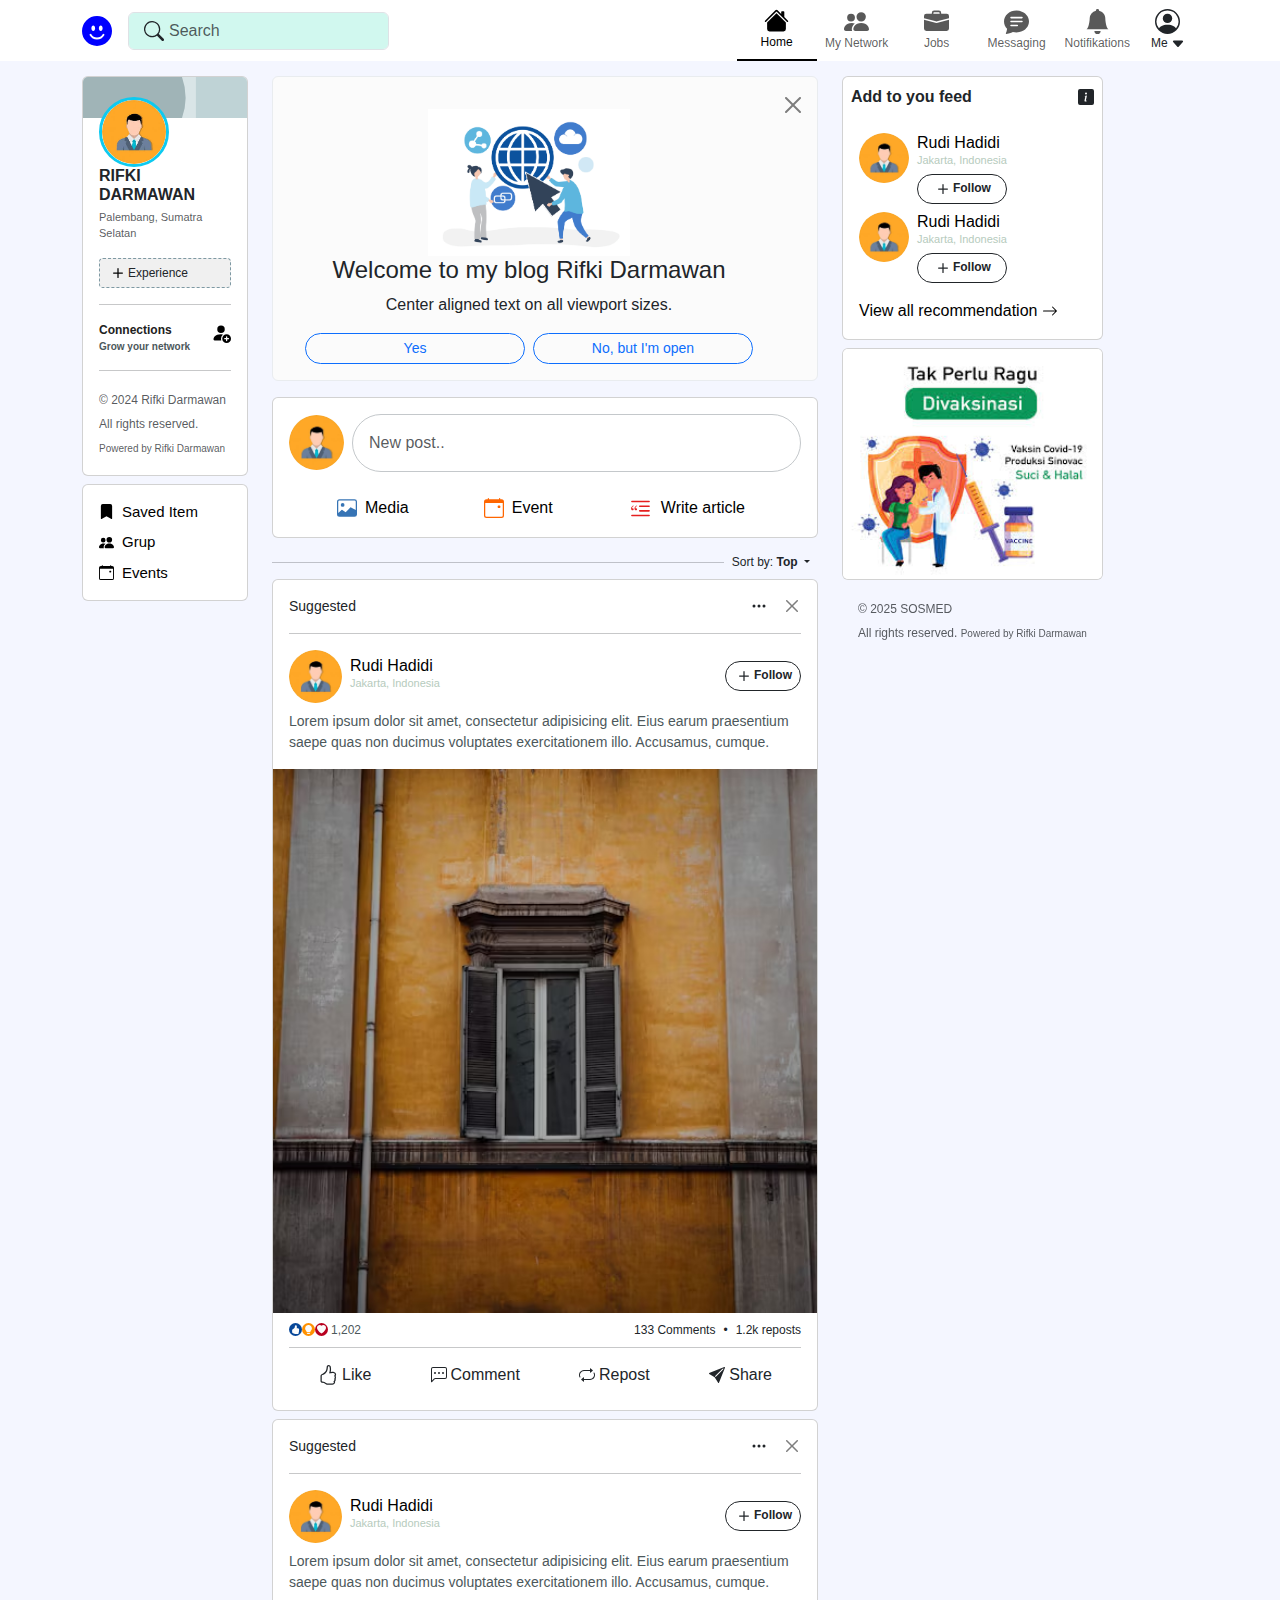
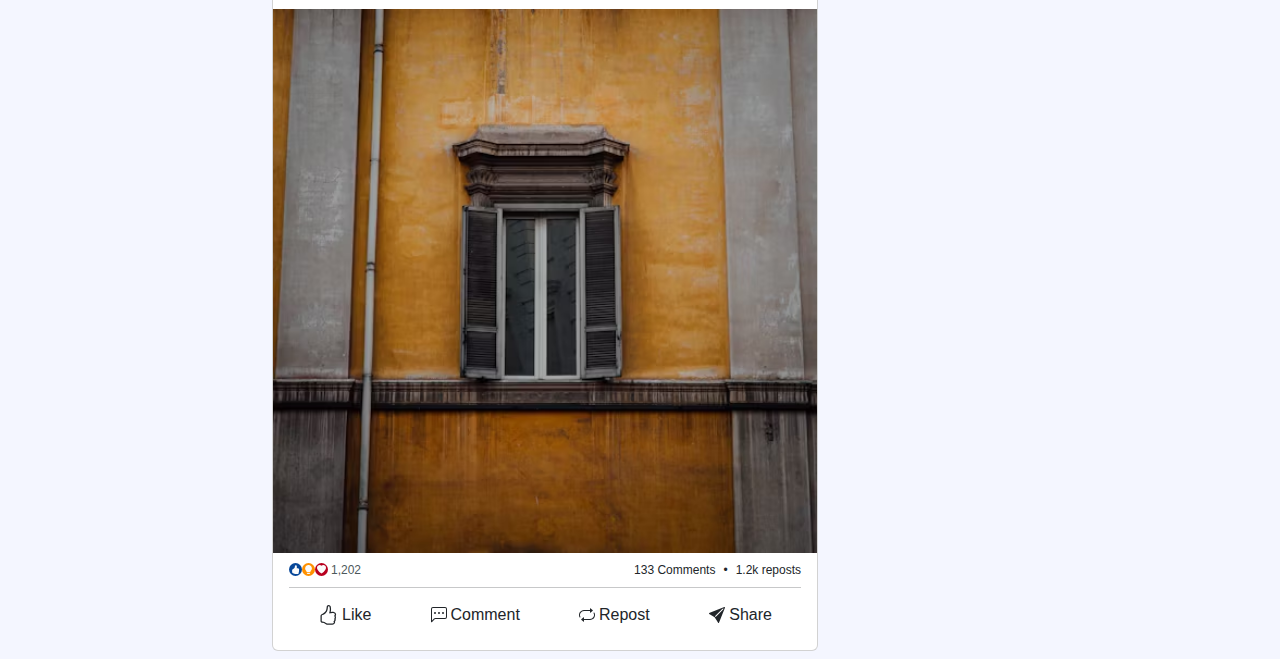
==== commit 84e24a34: "modified:   assets/css/style.css 	modified:   index.html" ====
--- a/index.html
+++ b/index.html
@@ -45,80 +45,144 @@
         <div class="collapse navbar-collapse">
           <ul class="navbar-nav ms-auto mb-2 mb-lg-0">
             <li class="nav-item">
-              <a class="nav-link active d-flex flex-column align-items-center justify-content-center"
-                aria-current="page" href="#">
-                <svg xmlns="http://www.w3.org/2000/svg" width="25" height="25" fill="currentColor"
-                  class="bi bi-house-fill" viewBox="0 0 16 16">
-                  <path
-                    d="M8.707 1.5a1 1 0 0 0-1.414 0L.646 8.146a.5.5 0 0 0 .708.708L8 2.207l6.646 6.647a.5.5 0 0 0 .708-.708L13 5.793V2.5a.5.5 0 0 0-.5-.5h-1a.5.5 0 0 0-.5.5v1.293z" />
-                  <path d="m8 3.293 6 6V13.5a1.5 1.5 0 0 1-1.5 1.5h-9A1.5 1.5 0 0 1 2 13.5V9.293z" />
-                </svg>
+              <a class="nav-link active" aria-current="page" href="#">
+                <div>
+                  <div>
+                    <svg xmlns="http://www.w3.org/2000/svg" width="25" height="25" fill="currentColor"
+                      class="bi bi-house-fill" viewBox="0 0 16 16">
+                      <path
+                        d="M8.707 1.5a1 1 0 0 0-1.414 0L.646 8.146a.5.5 0 0 0 .708.708L8 2.207l6.646 6.647a.5.5 0 0 0 .708-.708L13 5.793V2.5a.5.5 0 0 0-.5-.5h-1a.5.5 0 0 0-.5.5v1.293z" />
+                      <path d="m8 3.293 6 6V13.5a1.5 1.5 0 0 1-1.5 1.5h-9A1.5 1.5 0 0 1 2 13.5V9.293z" />
+                    </svg>
+                  </div>
+                </div>
                 <span class="title-nav">Home</span>
               </a>
             </li>
             <li class="nav-item">
-              <a class="nav-link active d-flex flex-column align-items-center justify-content-center"
-                aria-current="page" href="#">
-                <svg xmlns="http://www.w3.org/2000/svg" width="25" height="25" fill="currentColor"
-                  class="bi bi-people-fill" viewBox="0 0 16 16">
-                  <path
-                    d="M7 14s-1 0-1-1 1-4 5-4 5 3 5 4-1 1-1 1zm4-6a3 3 0 1 0 0-6 3 3 0 0 0 0 6m-5.784 6A2.24 2.24 0 0 1 5 13c0-1.355.68-2.75 1.936-3.72A6.3 6.3 0 0 0 5 9c-4 0-5 3-5 4s1 1 1 1zM4.5 8a2.5 2.5 0 1 0 0-5 2.5 2.5 0 0 0 0 5" />
-                </svg>
+              <a class="nav-link" aria-current="page" href="#">
+                <div>
+                  <div>
+                    <svg xmlns="http://www.w3.org/2000/svg" width="25" height="25" fill="currentColor"
+                      class="bi bi-people-fill" viewBox="0 0 16 16">
+                      <path
+                        d="M7 14s-1 0-1-1 1-4 5-4 5 3 5 4-1 1-1 1zm4-6a3 3 0 1 0 0-6 3 3 0 0 0 0 6m-5.784 6A2.24 2.24 0 0 1 5 13c0-1.355.68-2.75 1.936-3.72A6.3 6.3 0 0 0 5 9c-4 0-5 3-5 4s1 1 1 1zM4.5 8a2.5 2.5 0 1 0 0-5 2.5 2.5 0 0 0 0 5" />
+                    </svg>
+                  </div>
+                </div>
                 <span class="title-nav">My Network</span>
               </a>
             </li>
             <li class="nav-item">
-              <a class="nav-link active d-flex flex-column align-items-center justify-content-center"
-                aria-current="page" href="#">
-                <svg xmlns="http://www.w3.org/2000/svg" width="25" height="25" fill="currentColor"
-                  class="bi bi-briefcase-fill" viewBox="0 0 16 16">
-                  <path
-                    d="M6.5 1A1.5 1.5 0 0 0 5 2.5V3H1.5A1.5 1.5 0 0 0 0 4.5v1.384l7.614 2.03a1.5 1.5 0 0 0 .772 0L16 5.884V4.5A1.5 1.5 0 0 0 14.5 3H11v-.5A1.5 1.5 0 0 0 9.5 1zm0 1h3a.5.5 0 0 1 .5.5V3H6v-.5a.5.5 0 0 1 .5-.5" />
-                  <path
-                    d="M0 12.5A1.5 1.5 0 0 0 1.5 14h13a1.5 1.5 0 0 0 1.5-1.5V6.85L8.129 8.947a.5.5 0 0 1-.258 0L0 6.85z" />
-                </svg>
+              <a class="nav-link" aria-current="page" href="#">
+                <div>
+                  <div>
+                    <svg xmlns="http://www.w3.org/2000/svg" width="25" height="25" fill="currentColor"
+                      class="bi bi-briefcase-fill" viewBox="0 0 16 16">
+                      <path
+                        d="M6.5 1A1.5 1.5 0 0 0 5 2.5V3H1.5A1.5 1.5 0 0 0 0 4.5v1.384l7.614 2.03a1.5 1.5 0 0 0 .772 0L16 5.884V4.5A1.5 1.5 0 0 0 14.5 3H11v-.5A1.5 1.5 0 0 0 9.5 1zm0 1h3a.5.5 0 0 1 .5.5V3H6v-.5a.5.5 0 0 1 .5-.5" />
+                      <path
+                        d="M0 12.5A1.5 1.5 0 0 0 1.5 14h13a1.5 1.5 0 0 0 1.5-1.5V6.85L8.129 8.947a.5.5 0 0 1-.258 0L0 6.85z" />
+                    </svg>
+                  </div>
+                </div>
                 <span class="title-nav">Jobs</span>
               </a>
             </li>
             <li class="nav-item">
-              <a class="nav-link active d-flex flex-column align-items-center justify-content-center"
-                aria-current="page" href="#">
-                <svg xmlns="http://www.w3.org/2000/svg" width="25" height="25" fill="currentColor"
-                  class="bi bi-chat-text-fill" viewBox="0 0 16 16">
-                  <path
-                    d="M16 8c0 3.866-3.582 7-8 7a9 9 0 0 1-2.347-.306c-.584.296-1.925.864-4.181 1.234-.2.032-.352-.176-.273-.362.354-.836.674-1.95.77-2.966C.744 11.37 0 9.76 0 8c0-3.866 3.582-7 8-7s8 3.134 8 7M4.5 5a.5.5 0 0 0 0 1h7a.5.5 0 0 0 0-1zm0 2.5a.5.5 0 0 0 0 1h7a.5.5 0 0 0 0-1zm0 2.5a.5.5 0 0 0 0 1h4a.5.5 0 0 0 0-1z" />
-                </svg>
+              <a class="nav-link" aria-current="page" href="#">
+                <div>
+                  <div>
+                    <svg xmlns="http://www.w3.org/2000/svg" width="25" height="25" fill="currentColor"
+                      class="bi bi-chat-text-fill" viewBox="0 0 16 16">
+                      <path
+                        d="M16 8c0 3.866-3.582 7-8 7a9 9 0 0 1-2.347-.306c-.584.296-1.925.864-4.181 1.234-.2.032-.352-.176-.273-.362.354-.836.674-1.95.77-2.966C.744 11.37 0 9.76 0 8c0-3.866 3.582-7 8-7s8 3.134 8 7M4.5 5a.5.5 0 0 0 0 1h7a.5.5 0 0 0 0-1zm0 2.5a.5.5 0 0 0 0 1h7a.5.5 0 0 0 0-1zm0 2.5a.5.5 0 0 0 0 1h4a.5.5 0 0 0 0-1z" />
+                    </svg>
+                  </div>
+                </div>
                 <span class="title-nav">Messaging</span>
               </a>
             </li>
             <li class="nav-item">
-              <a class="nav-link d-flex flex-column align-items-center justify-content-center" aria-current="page"
-                href="#">
-                <svg xmlns="http://www.w3.org/2000/svg" width="25" height="25" fill="currentColor"
-                  class="bi bi-bell-fill" viewBox="0 0 16 16">
-                  <path
-                    d="M8 16a2 2 0 0 0 2-2H6a2 2 0 0 0 2 2m.995-14.901a1 1 0 1 0-1.99 0A5 5 0 0 0 3 6c0 1.098-.5 6-2 7h14c-1.5-1-2-5.902-2-7 0-2.42-1.72-4.44-4.005-4.901" />
-                </svg>
+              <a class="nav-link" aria-current="page" href="#">
+                <div>
+                  <div>
+                    <svg xmlns="http://www.w3.org/2000/svg" width="25" height="25" fill="currentColor"
+                      class="bi bi-bell-fill" viewBox="0 0 16 16">
+                      <path
+                        d="M8 16a2 2 0 0 0 2-2H6a2 2 0 0 0 2 2m.995-14.901a1 1 0 1 0-1.99 0A5 5 0 0 0 3 6c0 1.098-.5 6-2 7h14c-1.5-1-2-5.902-2-7 0-2.42-1.72-4.44-4.005-4.901" />
+                    </svg>
+                  </div>
+                </div>
                 <span class="title-nav">Notifikations</span>
               </a>
             </li>
-            <li class="nav-item dropdown">
-              <a class="nav-link dropdown-toggle" href="#" role="button" data-bs-toggle="dropdown"
-                aria-expanded="false">
-                <svg xmlns="http://www.w3.org/2000/svg" width="25" height="25" fill="currentColor"
-                  class="bi bi-person-circle d-flex flex-column align-items-center justify-content-center"
-                  viewBox="0 0 16 16">
-                  <path d="M11 6a3 3 0 1 1-6 0 3 3 0 0 1 6 0" />
-                  <path fill-rule="evenodd"
-                    d="M0 8a8 8 0 1 1 16 0A8 8 0 0 1 0 8m8-7a7 7 0 0 0-5.468 11.37C3.242 11.226 4.805 10 8 10s4.757 1.225 5.468 2.37A7 7 0 0 0 8 1" />
-                </svg>
-                <span class="title-nav">Me</span>
-              </a>
-              <ul class="dropdown-menu">
-                <li><a class="dropdown-item" href="#">Action</a></li>
-                <li><a class="dropdown-item" href="#">Another action</a></li>
-                <li><a class="dropdown-item" href="#">Something else here</a></li>
-              </ul>
+            <li class="nav-item">
+              <div class="d-block position-relative m-0 p-0">
+                <button type="button" class="btn d-flex flex-column justify-content-center align-items-center"
+                  data-bs-toggle="dropdown" aria-expanded="false">
+                  <svg xmlns="http://www.w3.org/2000/svg" width="25" height="25" fill="currentColor"
+                    class="bi bi-person-circle d-flex flex-column align-items-center justify-content-center"
+                    viewBox="0 0 16 16">
+                    <path d="M11 6a3 3 0 1 1-6 0 3 3 0 0 1 6 0" />
+                    <path fill-rule="evenodd"
+                      d="M0 8a8 8 0 1 1 16 0A8 8 0 0 1 0 8m8-7a7 7 0 0 0-5.468 11.37C3.242 11.226 4.805 10 8 10s4.757 1.225 5.468 2.37A7 7 0 0 0 8 1" />
+                  </svg>
+                  <span class="title-nav">Me
+                    <svg xmlns="http://www.w3.org/2000/svg" width="14" height="14" fill="currentColor"
+                      class="bi bi-caret-down-fill" viewBox="0 0 16 16">
+                      <path
+                        d="M7.247 11.14 2.451 5.658C1.885 5.013 2.345 4 3.204 4h9.592a1 1 0 0 1 .753 1.659l-4.796 5.48a1 1 0 0 1-1.506 0z" />
+                    </svg>
+                  </span>
+                </button>
+                <ul class="dropdown-menu p-2">
+                  <li class="dropdown-menu-sub">
+                    <a href="#" class="d-flex flex-column text-decoration-none p-2">
+                      <div class="d-flex flex-row gap-2 align-items-center mb-2">
+                        <img src="assets/image/default-avatar.png" class="rounded-circle"
+                          style="width: 60px; height: 60px;" alt="default-avatar">
+                        <div>
+                          <h6 class="card-title text-uppercase fw-semibold mb-1 text-body">Rifki Darmawan</h6>
+                          <p class="card-text fw-normal text-body-secondary" style="font-size: 11px;">Palembang, Sumatra
+                            Selatan</p>
+                        </div>
+                      </div>
+                      <button type="button" class="btn btn-outline-primary rounded-pill btn-sm">
+                        <span>View Profile</span>
+                      </button>
+                    </a>
+                  </li>
+                  <hr class="dropdown-divider">
+                  <li class="dropdown-menu-sub">
+                    <div class="menu-sub d-flex flex-column px-2">
+                      <span class="pb-2" style="font-size: 16px; font-weight: 550;">Account</span>
+                      <div class="menu-sub-link d-flex flex-column gap-2">
+                        <a href="#">Setting</a>
+                        <a href="#">Help</a>
+                      </div>
+                    </div>
+                  </li>
+                  <hr class="dropdown-divider">
+                  <li class="dropdown-menu-sub">
+                    <div class="menu-sub d-flex flex-column px-2">
+                      <span class="pb-2" style="font-size: 16px; font-weight: 550;">Manage</span>
+                      <div class="menu-sub-link d-flex flex-column gap-2">
+                        <a href="#">Posts & Activity</a>
+                        <a href="#">Job Posting Account</a>
+                      </div>
+                    </div>
+                  </li>
+                  <hr class="dropdown-divider">
+                  <li class="dropdown-menu-sub px-2 pb-2">
+                    <div class="menu-sub">
+                      <div class="menu-sub-link">
+                        <a href="#">Sign Out</a>
+                      </div>
+                    </div>
+                  </li>
+                </ul>
+              </div>
             </li>
           </ul>
         </div>
@@ -129,60 +193,60 @@
 
   <!-- Navbar Mobile -->
   <section class="navbar-mobile">
-    <nav class="navbar navbar-expand-lg navbar-light bg-light">
-      <div>
-        <ul class="navbar-nav">
+    <nav class="navbar navbar-expand-lg navbar-light bg-light d-lg-none w-100">
+      <div class="container-fluid">
+        <ul class="navbar-nav d-flex flex-row align-items-center justify-content-around w-100">
           <li class="nav-item">
-            <a href="" class="btn">
-              <svg xmlns="http://www.w3.org/2000/svg" width="16" height="16" fill="currentColor"
+            <a href="" class="btn d-flex flex-column align-items-center justify-content-center">
+              <svg xmlns="http://www.w3.org/2000/svg" width="25" height="25" fill="currentColor"
                 class="bi bi-house-fill" viewBox="0 0 16 16">
                 <path
                   d="M8.707 1.5a1 1 0 0 0-1.414 0L.646 8.146a.5.5 0 0 0 .708.708L8 2.207l6.646 6.647a.5.5 0 0 0 .708-.708L13 5.793V2.5a.5.5 0 0 0-.5-.5h-1a.5.5 0 0 0-.5.5v1.293z" />
                 <path d="m8 3.293 6 6V13.5a1.5 1.5 0 0 1-1.5 1.5h-9A1.5 1.5 0 0 1 2 13.5V9.293z" />
               </svg>
-              <span>Home</span>
+              <span class="title-nav">Home</span>
             </a>
           </li>
           <li class="nav-item">
-            <a href="" class="btn">
-              <svg xmlns="http://www.w3.org/2000/svg" width="16" height="16" fill="currentColor"
+            <a href="" class="btn d-flex flex-column align-items-center justify-content-center">
+              <svg xmlns="http://www.w3.org/2000/svg" width="25" height="25" fill="currentColor"
                 class="bi bi-people-fill" viewBox="0 0 16 16">
                 <path
                   d="M7 14s-1 0-1-1 1-4 5-4 5 3 5 4-1 1-1 1zm4-6a3 3 0 1 0 0-6 3 3 0 0 0 0 6m-5.784 6A2.24 2.24 0 0 1 5 13c0-1.355.68-2.75 1.936-3.72A6.3 6.3 0 0 0 5 9c-4 0-5 3-5 4s1 1 1 1zM4.5 8a2.5 2.5 0 1 0 0-5 2.5 2.5 0 0 0 0 5" />
               </svg>
-              <span>My Network</span>
+              <span class="title-nav">My Network</span>
             </a>
           </li>
           <li class="nav-item">
-            <a href="" class="btn">
-              <svg xmlns="http://www.w3.org/2000/svg" width="16" height="16" fill="currentColor"
+            <a href="" class="btn d-flex flex-column align-items-center justify-content-center">
+              <svg xmlns="http://www.w3.org/2000/svg" width="20" height="20" fill="currentColor"
                 class="bi bi-plus-square-fill" viewBox="0 0 16 16">
                 <path
                   d="M2 0a2 2 0 0 0-2 2v12a2 2 0 0 0 2 2h12a2 2 0 0 0 2-2V2a2 2 0 0 0-2-2zm6.5 4.5v3h3a.5.5 0 0 1 0 1h-3v3a.5.5 0 0 1-1 0v-3h-3a.5.5 0 0 1 0-1h3v-3a.5.5 0 0 1 1 0" />
               </svg>
-              <span>Post</span>
+              <span class="title-nav mt-1">Post</span>
             </a>
           </li>
           <li class="nav-item">
-            <a href="" class="btn">
-              <svg xmlns="http://www.w3.org/2000/svg" width="16" height="16" fill="currentColor" class="bi bi-bell-fill"
+            <a href="" class="btn d-flex flex-column align-items-center justify-content-center">
+              <svg xmlns="http://www.w3.org/2000/svg" width="25" height="25" fill="currentColor" class="bi bi-bell-fill"
                 viewBox="0 0 16 16">
                 <path
                   d="M8 16a2 2 0 0 0 2-2H6a2 2 0 0 0 2 2m.995-14.901a1 1 0 1 0-1.99 0A5 5 0 0 0 3 6c0 1.098-.5 6-2 7h14c-1.5-1-2-5.902-2-7 0-2.42-1.72-4.44-4.005-4.901" />
               </svg>
-              <span>Notifikation</span>
+              <span class="title-nav">Notifikation</span>
             </a>
           </li>
           <li class="nav-item">
-            <a href="" class="btn">
-              <svg xmlns="http://www.w3.org/2000/svg" width="16" height="16" fill="currentColor"
+            <a href="" class="btn d-flex flex-column align-items-center justify-content-center">
+              <svg xmlns="http://www.w3.org/2000/svg" width="25" height="25" fill="currentColor"
                 class="bi bi-briefcase-fill" viewBox="0 0 16 16">
                 <path
                   d="M6.5 1A1.5 1.5 0 0 0 5 2.5V3H1.5A1.5 1.5 0 0 0 0 4.5v1.384l7.614 2.03a1.5 1.5 0 0 0 .772 0L16 5.884V4.5A1.5 1.5 0 0 0 14.5 3H11v-.5A1.5 1.5 0 0 0 9.5 1zm0 1h3a.5.5 0 0 1 .5.5V3H6v-.5a.5.5 0 0 1 .5-.5" />
                 <path
                   d="M0 12.5A1.5 1.5 0 0 0 1.5 14h13a1.5 1.5 0 0 0 1.5-1.5V6.85L8.129 8.947a.5.5 0 0 1-.258 0L0 6.85z" />
               </svg>
-              <span>Jobs</span>
+              <span class="title-nav">Jobs</span>
             </a>
           </li>
         </ul>
@@ -195,7 +259,7 @@
     <div class="row main-content">
       <!-- Profile -->
       <div class="col-md-2  profile">
-        <div class="card border-none shadow mb-2">
+        <div class="card border-none mb-2">
           <img src="assets/image/default-header.svg" alt="default-header" class="card-img-top">
           <div class="card-body">
             <div class="profile">
@@ -259,7 +323,7 @@
             </a>
           </div>
         </div>
-        <div class="card border-none shadow">
+        <div class="card border-none">
           <div class="card-body">
             <ul style="list-style-type: none; padding-left: 0; margin-bottom: 0;">
               <li class="mb-2">
@@ -680,27 +744,29 @@
           </div>
         </div>
         <!-- Add to your feed -->
-        <!-- Iklan -->
-        <div class="card">
-          <img src="assets/image/poster-iklan.png" class="card-img" alt="poster iklan">
-        </div>
-        <!-- Iklan -->
-        <!-- Footer -->
-        <div class="d-flex align-items-start m-3">
-          <a href="#" class="text-decoration-none text-body-secondary">
-            <span style="font-size: 12px;">
-              © 2025 SOSMED
-            </span>
-            <br>
-            <span style="font-size: 12px;">
-              All rights reserved.
-              <span style="font-size: 10px;">
-                Powered by Rifki Darmawan
+        <div class="sub-ads">
+          <!-- Iklan -->
+          <div class="card">
+            <img src="assets/image/poster-iklan.png" class="card-img" alt="poster iklan">
+          </div>
+          <!-- Iklan -->
+          <!-- Footer -->
+          <div class="d-flex align-items-start m-3 position-sticky top-20%">
+            <a href="#" class="text-decoration-none text-body-secondary">
+              <span style="font-size: 12px;">
+                © 2025 SOSMED
               </span>
-            </span>
-          </a>
-        </div>
-        <!-- Footer -->
+              <br>
+              <span style="font-size: 12px;">
+                All rights reserved.
+                <span style="font-size: 10px;">
+                  Powered by Rifki Darmawan
+                </span>
+              </span>
+            </a>
+          </div>
+          <!-- Footer -->
+        </div>
       </div>
     </div>
   </div>
--- a/assets/css/style.css
+++ b/assets/css/style.css
@@ -14,13 +14,54 @@
     padding: 0;
 }
 
-.navbar .title-nav {
-    font-size: 14px;
+.navbar .navbar-nav {
+    display: flex;
+    flex-wrap: nowrap;
+}
+
+.navbar .navbar-nav .nav-item {
+    display: flex;
+    align-items: center;
 }
 
 .navbar-nav .nav-item .nav-link {
-    padding: 5px 10px;
-    min-width: 70px;
+    display: flex;
+    background-color: transparent;
+    flex-direction: column;
+    justify-content: center;
+    position: relative;
+    text-align: center;
+    min-height: 52px;
+    min-width: 80px;
+}
+
+.navbar .title-nav {
+    font-size: 12px;
+}
+
+.navbar-nav .nav-link.active {
+    border-bottom: 2px solid #000;
+}
+
+.navbar-expand-lg .navbar-nav .dropdown-menu {
+    margin-top: 10px;
+    left: auto;
+    max-height: calc(100vh - 64px);
+    overflow-y: auto;
+    padding: 0;
+    right: 0;
+    width: 288px;
+    border-radius: 10px 0 10px 10px;
+}
+
+.dropdown-menu .dropdown-menu-sub .menu-sub .menu-sub-link a {
+    text-decoration: none;
+    font-size: 14px;
+    color: #4C585B;
+}
+
+.dropdown-menu .dropdown-menu-sub .menu-sub .menu-sub-link a:hover {
+    text-decoration: underline;
 }
 
 .navbar-mobile {
@@ -45,6 +86,11 @@
 
 .filter {
     display: flex;
+}
+
+.sub-ads {
+    position: sticky;
+    top: 10%;
 }
 
 @media screen and (max-width: 768px) {
@@ -96,4 +142,8 @@
     .reposts {
         display: none;
     }
+
+    .navbar .title-nav {
+        font-size: 10px;
+    }
 }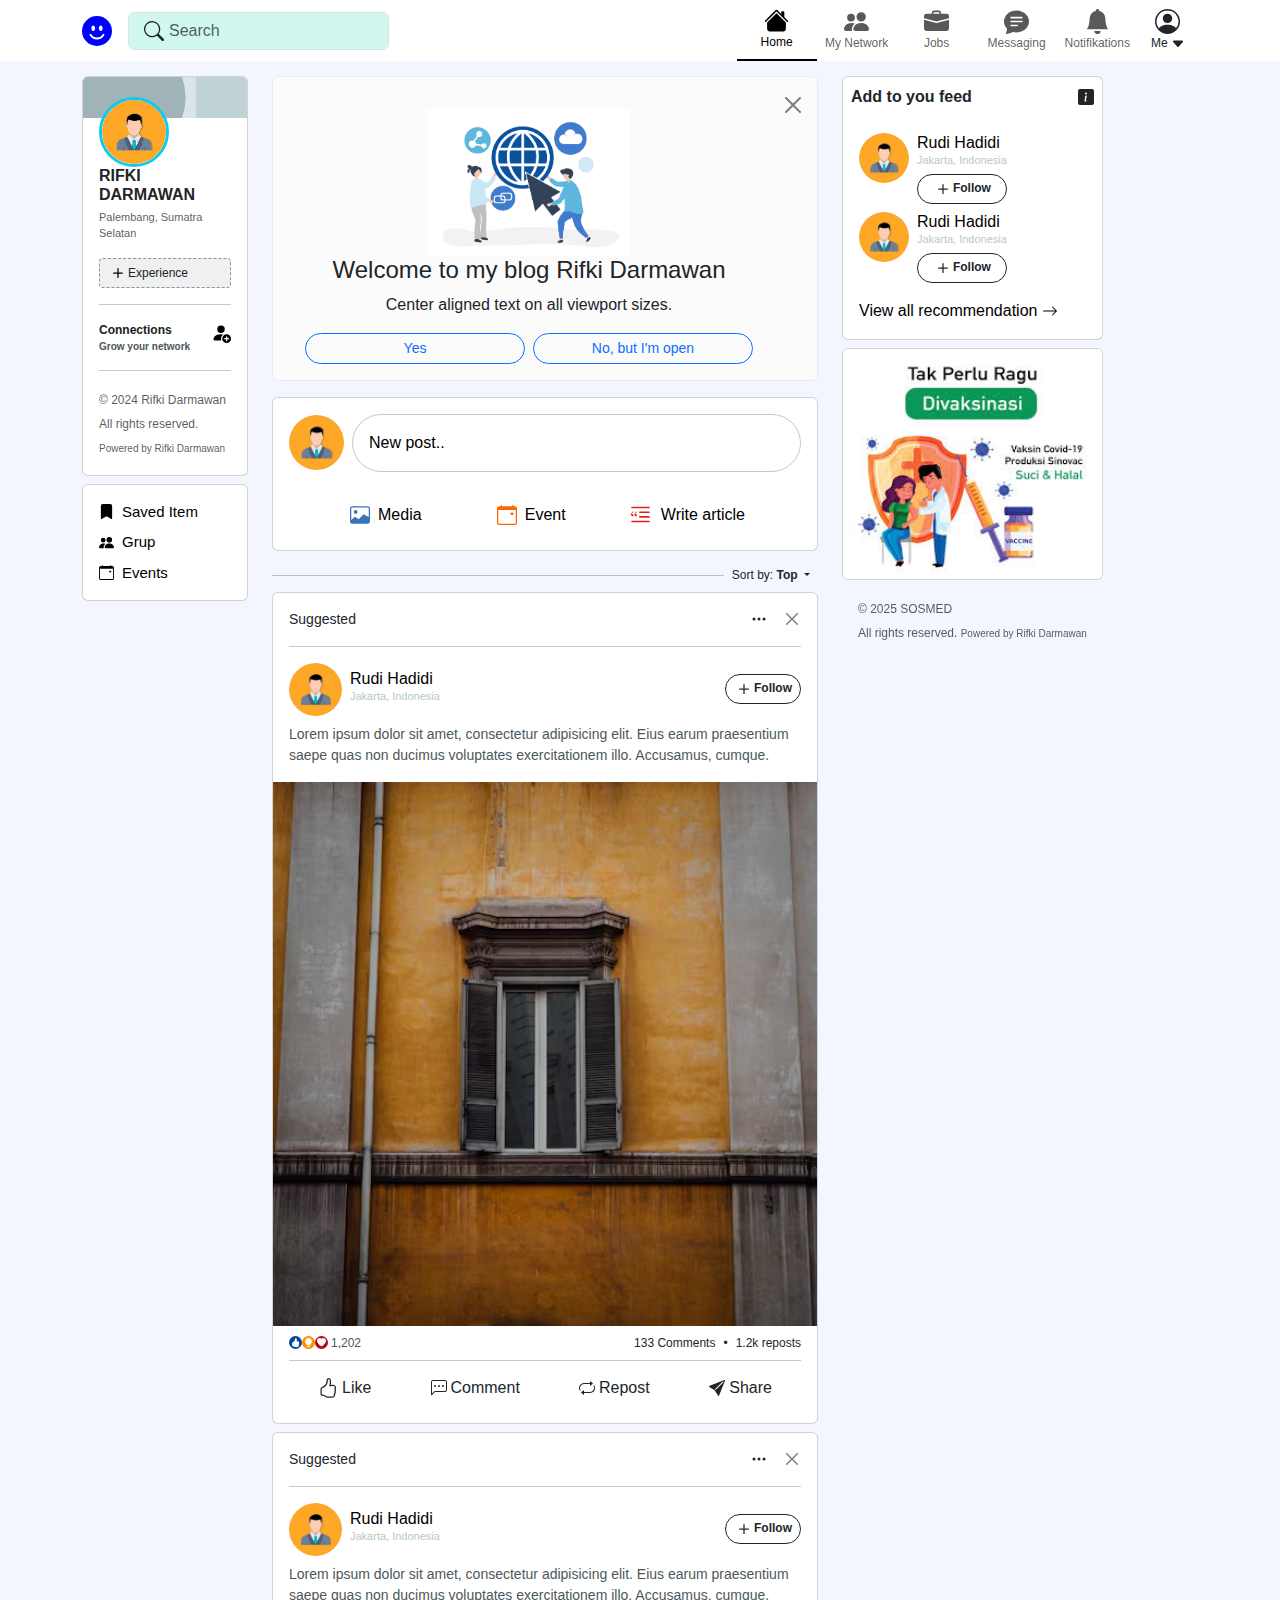
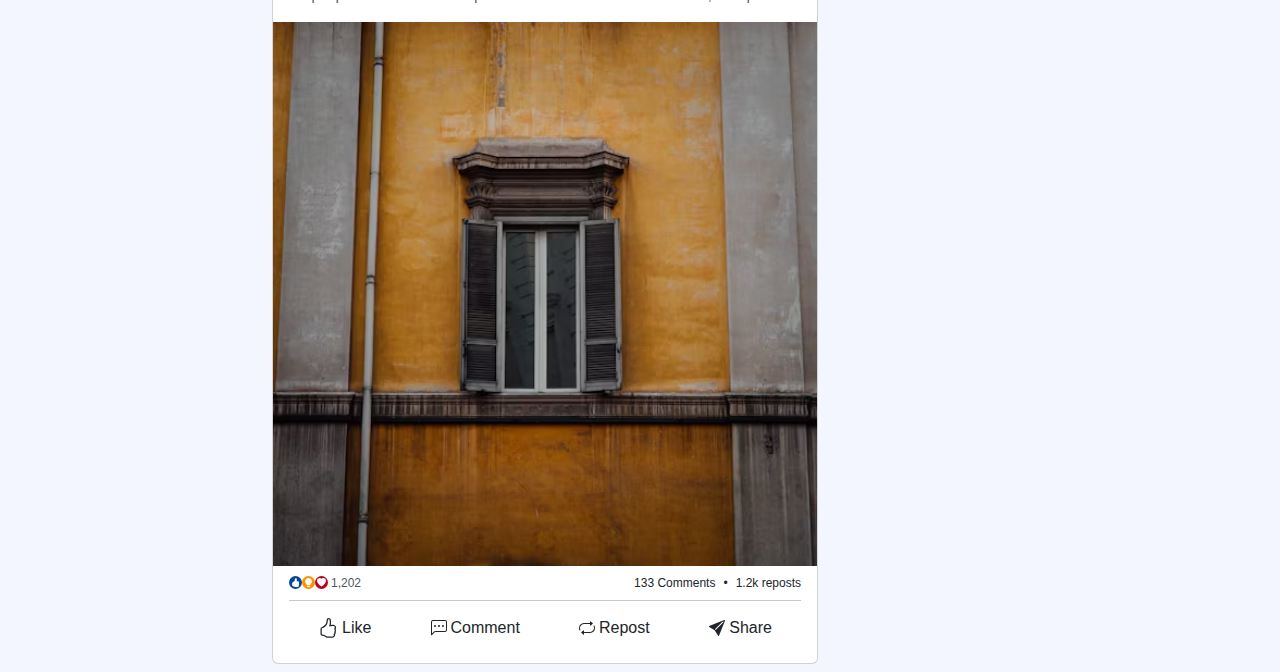
==== commit e23f20e8: "new file:   assets/image/event.svg 	new file:   assets/image/upload-media.svg 	modified:   index.htm" ====
--- a/index.html
+++ b/index.html
@@ -387,11 +387,98 @@
             <div class="d-flex gap-2 align-items-center mb-4">
               <img src="assets/image/default-avatar.png" class="rounded-circle" style="width: 55px; height: 55px;"
                 alt="avatar-post">
-              <input class="form-control rounded-pill border border-secondary-subtle p-3" type="text"
-                placeholder="New post..">
+              <!-- Modal -->
+              <button type="button" class="rounded-pill border border-secondary-subtle p-3 w-100 bg-transparent"
+                data-bs-toggle="modal" data-bs-target="#ModalPost">
+                <span class="d-flex align-items-center">
+                  New post..
+                </span>
+              </button>
+
+              <div class="modal fade" id="ModalPost" tabindex="-1" aria-labelledby="exampleModalLabel"
+                aria-hidden="true">
+                <div class="modal-dialog modal-lg modal-dialog-centered">
+                  <div class="modal-content">
+                    <div class="modal-header border-0 d-flex align-items-start p-3">
+                      <div class="d-flex flex-row align-items-center">
+                        <img src="assets/image/default-avatar.png" class="rounded-circle"
+                          style="width: 55px; height: 55px;" alt="avatar-post">
+                        <div class="d-flex flex-column gap-1 ms-2">
+                          <h6 class="card-title text-uppercase fw-semibold mb-1">Rifki Darmawan</h6>
+                          <p class="card-text fw-normal text-body-secondary" style="font-size: 11px;">Palembang, Sumatra
+                            Selatan</p>
+                        </div>
+                      </div>
+                      <button type="button" class="btn-close" data-bs-dismiss="modal" aria-label="Close"></button>
+                    </div>
+                    <div class="modal-body">
+                      <div class="mb-2">
+                        <textarea class="form-control border-0" id="exampleFormControlTextarea1" rows="10"
+                          placeholder="What do you want to talk about?"></textarea>
+                      </div>
+                      <div>
+                        <div class="d-flex flex-column justify-content-center align-items-start gap-4">
+                          <button type="button" class="btn btn-outline-secondary btn-sm rounded-circle p-1 border-0">
+                            <svg xmlns="http://www.w3.org/2000/svg" width="25" height="25" fill="currentColor"
+                              class="bi bi-emoji-smile" viewBox="0 0 16 16">
+                              <path d="M8 15A7 7 0 1 1 8 1a7 7 0 0 1 0 14m0 1A8 8 0 1 0 8 0a8 8 0 0 0 0 16" />
+                              <path
+                                d="M4.285 9.567a.5.5 0 0 1 .683.183A3.5 3.5 0 0 0 8 11.5a3.5 3.5 0 0 0 3.032-1.75.5.5 0 1 1 .866.5A4.5 4.5 0 0 1 8 12.5a4.5 4.5 0 0 1-3.898-2.25.5.5 0 0 1 .183-.683M7 6.5C7 7.328 6.552 8 6 8s-1-.672-1-1.5S5.448 5 6 5s1 .672 1 1.5m4 0c0 .828-.448 1.5-1 1.5s-1-.672-1-1.5S9.448 5 10 5s1 .672 1 1.5" />
+                            </svg>
+                          </button>
+                          <div class="d-flex flex-row align-items-center gap-2">
+                            <button type="button"
+                              class="btn btn-outline-secondary btn-sm d-flex justify-content-center align-items-center p-1 border-0"
+                              data-bs-toggle="modal" data-bs-target="#ModalMedia">
+                              <svg xmlns="http://www.w3.org/2000/svg" width="25" height="25" fill="currentColor"
+                                class="bi bi-image" viewBox="0 0 16 16">
+                                <path d="M6.002 5.5a1.5 1.5 0 1 1-3 0 1.5 1.5 0 0 1 3 0" />
+                                <path
+                                  d="M2.002 1a2 2 0 0 0-2 2v10a2 2 0 0 0 2 2h12a2 2 0 0 0 2-2V3a2 2 0 0 0-2-2zm12 1a1 1 0 0 1 1 1v6.5l-3.777-1.947a.5.5 0 0 0-.577.093l-3.71 3.71-2.66-1.772a.5.5 0 0 0-.63.062L1.002 12V3a1 1 0 0 1 1-1z" />
+                              </svg>
+                            </button>
+                            <button type="button"
+                              class="btn btn-outline-secondary btn-sm d-flex justify-content-center align-items-center p-1 border-0">
+                              <svg xmlns="http://www.w3.org/2000/svg" width="25" height="25" fill="currentColor"
+                                class="bi bi-calendar3" viewBox="0 0 16 16">
+                                <path
+                                  d="M14 0H2a2 2 0 0 0-2 2v12a2 2 0 0 0 2 2h12a2 2 0 0 0 2-2V2a2 2 0 0 0-2-2M1 3.857C1 3.384 1.448 3 2 3h12c.552 0 1 .384 1 .857v10.286c0 .473-.448.857-1 .857H2c-.552 0-1-.384-1-.857z" />
+                                <path
+                                  d="M6.5 7a1 1 0 1 0 0-2 1 1 0 0 0 0 2m3 0a1 1 0 1 0 0-2 1 1 0 0 0 0 2m3 0a1 1 0 1 0 0-2 1 1 0 0 0 0 2m-9 3a1 1 0 1 0 0-2 1 1 0 0 0 0 2m3 0a1 1 0 1 0 0-2 1 1 0 0 0 0 2m3 0a1 1 0 1 0 0-2 1 1 0 0 0 0 2m3 0a1 1 0 1 0 0-2 1 1 0 0 0 0 2m-9 3a1 1 0 1 0 0-2 1 1 0 0 0 0 2m3 0a1 1 0 1 0 0-2 1 1 0 0 0 0 2m3 0a1 1 0 1 0 0-2 1 1 0 0 0 0 2" />
+                              </svg>
+                            </button>
+                            <button type="button"
+                              class="btn btn-outline-secondary rounded-circle btn-sm d-flex justify-content-center align-items-center p-1 border-0">
+                              <svg xmlns="http://www.w3.org/2000/svg" width="25" height="25" fill="currentColor"
+                                class="bi bi-gear-wide-connected" viewBox="0 0 16 16">
+                                <path
+                                  d="M7.068.727c.243-.97 1.62-.97 1.864 0l.071.286a.96.96 0 0 0 1.622.434l.205-.211c.695-.719 1.888-.03 1.613.931l-.08.284a.96.96 0 0 0 1.187 1.187l.283-.081c.96-.275 1.65.918.931 1.613l-.211.205a.96.96 0 0 0 .434 1.622l.286.071c.97.243.97 1.62 0 1.864l-.286.071a.96.96 0 0 0-.434 1.622l.211.205c.719.695.03 1.888-.931 1.613l-.284-.08a.96.96 0 0 0-1.187 1.187l.081.283c.275.96-.918 1.65-1.613.931l-.205-.211a.96.96 0 0 0-1.622.434l-.071.286c-.243.97-1.62.97-1.864 0l-.071-.286a.96.96 0 0 0-1.622-.434l-.205.211c-.695.719-1.888.03-1.613-.931l.08-.284a.96.96 0 0 0-1.186-1.187l-.284.081c-.96.275-1.65-.918-.931-1.613l.211-.205a.96.96 0 0 0-.434-1.622l-.286-.071c-.97-.243-.97-1.62 0-1.864l.286-.071a.96.96 0 0 0 .434-1.622l-.211-.205c-.719-.695-.03-1.888.931-1.613l.284.08a.96.96 0 0 0 1.187-1.186l-.081-.284c-.275-.96.918-1.65 1.613-.931l.205.211a.96.96 0 0 0 1.622-.434zM12.973 8.5H8.25l-2.834 3.779A4.998 4.998 0 0 0 12.973 8.5m0-1a4.998 4.998 0 0 0-7.557-3.779l2.834 3.78zM5.048 3.967l-.087.065zm-.431.355A4.98 4.98 0 0 0 3.002 8c0 1.455.622 2.765 1.615 3.678L7.375 8zm.344 7.646.087.065z" />
+                              </svg>
+                            </button>
+                          </div>
+                        </div>
+                      </div>
+                    </div>
+                    <div class="modal-footer">
+                      <button type="button"
+                        class="btn btn-outline-secondary btn-sm rounded-circle d-flex justify-content-center align-items-center p-1 border-0">
+                        <svg xmlns="http://www.w3.org/2000/svg" width="20" height="20" fill="currentColor"
+                          class="bi bi-clock" viewBox="0 0 16 16">
+                          <path d="M8 3.5a.5.5 0 0 0-1 0V9a.5.5 0 0 0 .252.434l3.5 2a.5.5 0 0 0 .496-.868L8 8.71z" />
+                          <path d="M8 16A8 8 0 1 0 8 0a8 8 0 0 0 0 16m7-8A7 7 0 1 1 1 8a7 7 0 0 1 14 0" />
+                        </svg>
+                      </button>
+                      <button type="button" class="btn btn-outline-primary btn-sm rounded-pill">Post</button>
+                    </div>
+                  </div>
+                </div>
+              </div>
+              <!-- End Modal -->
             </div>
             <div class="d-flex justify-content-between align-items-center mx-5" style="font-size: 16px;">
-              <a href="" class="d-flex flex-row align-items-center" style="text-decoration: none;  color: #000000;">
+              <!-- Modal Media -->
+              <button type="button" class="btn d-flex flex-row align-items-center"
+                style="text-decoration: none;  color: #000000;" data-bs-toggle="modal" data-bs-target="#ModalMedia">
                 <svg xmlns="http://www.w3.org/2000/svg" width="20" height="20" fill="#3674B5" class="bi bi-image"
                   viewBox="0 0 16 16">
                   <path d="M6.002 5.5a1.5 1.5 0 1 1-3 0 1.5 1.5 0 0 1 3 0" />
@@ -399,8 +486,41 @@
                     d="M2.002 1a2 2 0 0 0-2 2v10a2 2 0 0 0 2 2h12a2 2 0 0 0 2-2V3a2 2 0 0 0-2-2zm12 1a1 1 0 0 1 1 1v6.5l-3.777-1.947a.5.5 0 0 0-.577.093l-3.71 3.71-2.66-1.772a.5.5 0 0 0-.63.062L1.002 12V3a1 1 0 0 1 1-1z" />
                 </svg>
                 <span class="mx-2">Media</span>
-              </a>
-              <a href="" class="d-flex flex-row align-items-center" style="text-decoration: none; color: #000000;">
+              </button>
+              <!-- Modal -->
+              <div class="modal fade" id="ModalMedia" tabindex="-1" aria-labelledby="exampleModalLabel"
+                aria-hidden="true">
+                <div class="modal-dialog modal-lg modal-dialog-centered">
+                  <div class="modal-content">
+                    <div class="modal-header">
+                      <h1 class="modal-title fs-5" id="exampleModalLabel">Editor</h1>
+                      <button type="button" class="btn-close" data-bs-dismiss="modal" aria-label="Close"></button>
+                    </div>
+                    <div class="modal-body bg-light">
+                      <div class="d-flex flex-column justify-content-center align-items-center p-5">
+                        <div class="d-flex flex-row justify-content-center align-items-center gap-2 py-2">
+                          <img src="assets/image/upload-media.svg" alt="media">
+                        </div>
+                        <h3>Select files to begin</h3>
+                        <p>Share images or a single video in your post.</p>
+                        <input type="file" class="form-control" id="uploadFile" hidden>
+                        <label for="uploadFile" class="btn btn-primary btn-sm rounded-pill mt-2 px-2">Upload from
+                          computer
+                        </label>
+                      </div>
+                    </div>
+                    <div class="modal-footer">
+                      <button type="button" class="btn btn-outline-primary btn-sm rounded-pill"
+                        data-bs-target="#ModalPost" data-bs-toggle="modal">Back</button>
+                      <button type="button" class="btn btn-outline-secondary btn-sm rounded-pill">Next</button>
+                    </div>
+                  </div>
+                </div>
+              </div>
+              <!-- End Modal Media -->
+              <!-- Modal Event -->
+              <button type="button" class="btn d-flex flex-row align-items-center"
+                style="text-decoration: none; color: #000000;" data-bs-toggle="modal" data-bs-target="#exampleModal">
                 <svg xmlns="http://www.w3.org/2000/svg" width="20" height="20" fill="#FF6600"
                   class="bi bi-calendar-event" viewBox="0 0 16 16">
                   <path d="M11 6.5a.5.5 0 0 1 .5-.5h1a.5.5 0 0 1 .5.5v1a.5.5 0 0 1-.5.5h-1a.5.5 0 0 1-.5-.5z" />
@@ -408,7 +528,142 @@
                     d="M3.5 0a.5.5 0 0 1 .5.5V1h8V.5a.5.5 0 0 1 1 0V1h1a2 2 0 0 1 2 2v11a2 2 0 0 1-2 2H2a2 2 0 0 1-2-2V3a2 2 0 0 1 2-2h1V.5a.5.5 0 0 1 .5-.5M1 4v10a1 1 0 0 0 1 1h12a1 1 0 0 0 1-1V4z" />
                 </svg>
                 <span class="mx-2">Event</span>
-              </a>
+              </button>
+              <!-- Modal -->
+              <div class="modal fade" id="exampleModal" tabindex="-1" aria-labelledby="exampleModalLabel"
+                aria-hidden="true">
+                <div class="modal-dialog modal-dialog-scrollable">
+                  <div class="modal-content">
+                    <div class="modal-header border-0">
+                      <h1 class="modal-title fs-5" id="exampleModalLabel">Create an event</h1>
+                      <button type="button" class="btn-close" data-bs-dismiss="modal" aria-label="Close"></button>
+                    </div>
+                    <div class="modal-body p-0">
+                      <label for="uploadFileEvent"
+                        class="d-flex flex-column justify-content-center align-items-center w-100 rounded-none"
+                        style="background-color: #EEEEEE; cursor: pointer;">
+                        <div class="d-flex flex-column justify-content-center align-items-center py-5">
+                          <input type="file" class="form-control border-0" id="uploadFileEvent" hidden>
+                          <div class="d-flex flex-row justify-content-center align-items-center">
+                            <img src="assets/image/event.svg" alt="media" style="width: 50px; height: 50px;">
+                          </div>
+                          <h5 class="mt-2 fw-semibold" style="font-size: 16px; color: #333;">Upload Cover Image</h5>
+                          <p style="font-size: 14px; color: #666;">Minimum width 480 pixels, 16:9 recommended</p>
+                        </div>
+                      </label>
+                      <div class="mt-2 p-3">
+                        <div class="mb-3">
+                          <label for="exampleFormControlInput1" class="form-label">Event type</label>
+                          <div>
+                            <div class="form-check form-check-inline">
+                              <input class="form-check-input" type="radio" name="inlineRadioOptions" id="inlineRadio1"
+                                value="option1">
+                              <label class="form-check-label" for="inlineRadio1">Online</label>
+                            </div>
+                            <div class="form-check form-check-inline">
+                              <input class="form-check-input" type="radio" name="inlineRadioOptions" id="inlineRadio2"
+                                value="option2">
+                              <label class="form-check-label" for="inlineRadio2">In person</label>
+                            </div>
+                          </div>
+                        </div>
+                        <div class="mb-3">
+                          <label for="name" class="form-label">Name Event*</label>
+                          <input type="email" class="form-control" id="name">
+                        </div>
+                        <hr>
+                        <div class="mb-3">
+                          <label for="timezone" class="form-label">Time Zone*</label>
+                          <select class="form-select" id="timezone">
+                            <option value="UTC-12">(UTC-12) Baker Island Time</option>
+                            <option value="UTC-11">(UTC-11) Samoa Time</option>
+                            <option value="UTC-10">(UTC-10) Hawaii-Aleutian Time</option>
+                            <option value="UTC-9">(UTC-9) Alaska Time</option>
+                            <option value="UTC-8">(UTC-8) Pacific Time</option>
+                            <option value="UTC-7">(UTC-7) Mountain Time</option>
+                            <option value="UTC-6">(UTC-6) Central Time</option>
+                            <option value="UTC-5">(UTC-5) Eastern Time</option>
+                            <option value="UTC-4">(UTC-4) Atlantic Time</option>
+                            <option value="UTC-3">(UTC-3) West Africa Time</option>
+                            <option value="UTC-2">(UTC-2) Mid-Atlantic Time</option>
+                            <option value="UTC-1">(UTC-1) Azores Time</option>
+                            <option value="UTC+0">(UTC+0) Greenwich Mean Time</option>
+                            <option value="UTC+1">(UTC+1) Central European Time</option>
+                            <option value="UTC+2">(UTC+2) Eastern European Time</option>
+                            <option value="UTC+3">(UTC+3) Moscow Time</option>
+                            <option value="UTC+4">(UTC+4) Astrakhan Time</option>
+                            <option value="UTC+5">(UTC+5) Pakistan Time</option>
+                            <option value="UTC+6">(UTC+6) Bangladesh Time</option>
+                            <option value="UTC+7">(UTC+7) Krasnoyarsk Time</option>
+                            <option value="UTC+8">(UTC+8) China Standard Time</option>
+                            <option value="UTC+9">(UTC+9) Japan Standard Time</option>
+                            <option value="UTC+10">(UTC+10) Australian Western Standard Time</option>
+                            <option value="UTC+11">(UTC+11) Solomon Islands Time</option>
+                            <option value="UTC+12">(UTC+12) Kiribati Time</option>
+                          </select>
+                        </div>
+                        <div class="row mb-3">
+                          <div class="col">
+                            <label for="start" class="form-label">Start date*</label>
+                            <input type="date" class="form-control" id="start">
+                          </div>
+                          <div class="col">
+                            <label for="end" class="form-label">Start Time*</label>
+                            <input type="time" class="form-control" id="end">
+                          </div>
+                        </div>
+                        <div class="form-check mb-3">
+                          <input class="form-check-input" type="checkbox" value="" id="flexCheckChecked" checked>
+                          <label class="form-check-label" for="flexCheckChecked">
+                            Add end date and time
+                          </label>
+                        </div>
+                        <div class="row mb-3">
+                          <div class="col">
+                            <label for="start" class="form-label">End date*</label>
+                            <input type="date" class="form-control" id="start">
+                          </div>
+                          <div class="col">
+                            <label for="end" class="form-label">End Time*</label>
+                            <input type="time" class="form-control" id="end">
+                          </div>
+                        </div>
+                        <div class="mb-3">
+                          <label for="link" class="form-label">External event link*</label>
+                          <input type="text" class="form-control" id="name">
+                        </div>
+                        <div class="mb-3">
+                          <label for="exampleFormControlTextarea1" class="form-label">Description</label>
+                          <textarea class="form-control" id="exampleFormControlTextarea1" rows="3"></textarea>
+                        </div>
+                        <div class="mb-3">
+                          <label for="link" class="form-label">Speakers</label>
+                          <div class="input-group">
+                            <span class="input-group-text" id="basic-addon1">
+                              <svg xmlns="http://www.w3.org/2000/svg" width="16" height="16" fill="currentColor"
+                                class="bi bi-search" viewBox="0 0 16 16">
+                                <path
+                                  d="M11.742 10.344a6.5 6.5 0 1 0-1.397 1.398h-.001q.044.06.098.115l3.85 3.85a1 1 0 0 0 1.415-1.414l-3.85-3.85a1 1 0 0 0-.115-.1zM12 6.5a5.5 5.5 0 1 1-11 0 5.5 5.5 0 0 1 11 0z" />
+                              </svg>
+                            </span>
+                            <input type="text" class="form-control" id="name" aria-describedby="basic-addon1">
+                            <div id="passwordHelpBlock" class="form-text">
+                              Add connections to speak at the event. Speakers can join the event early and will be shown
+                              in the event’s Details
+                              section and presenter area. They cannot allow attendees to speak or end the event.
+                            </div>
+                          </div>
+                        </div>
+                      </div>
+                    </div>
+                    <div class="modal-footer border-0">
+                      <button type="button" class="btn btn-outline-secondary btn-sm rounded-pill">Next</button>
+                    </div>
+                  </div>
+                </div>
+              </div>
+              <!-- End Modal  Event -->
+              <!-- Modal Article -->
               <a href="" class="d-flex flex-row align-items-center" style="text-decoration: none; color: #000000;">
                 <svg xmlns="http://www.w3.org/2000/svg" width="25" height="25" fill="#E52020"
                   class="bi bi-blockquote-left" viewBox="0 0 16 16">
@@ -472,7 +727,8 @@
               </button>
             </div>
             <div>
-              <p style="font-size: 14px; color: #4C585B;">Lorem ipsum dolor sit amet, consectetur adipisicing elit. Eius
+              <p style="font-size: 14px; color: #4C585B;">Lorem ipsum dolor sit amet, consectetur adipisicing elit.
+                Eius
                 earum praesentium saepe quas non ducimus
                 voluptates exercitationem illo. Accusamus, cumque.</p>
             </div>
@@ -592,7 +848,8 @@
               </button>
             </div>
             <div>
-              <p style="font-size: 14px; color: #4C585B;">Lorem ipsum dolor sit amet, consectetur adipisicing elit. Eius
+              <p style="font-size: 14px; color: #4C585B;">Lorem ipsum dolor sit amet, consectetur adipisicing elit.
+                Eius
                 earum praesentium saepe quas non ducimus
                 voluptates exercitationem illo. Accusamus, cumque.</p>
             </div>
